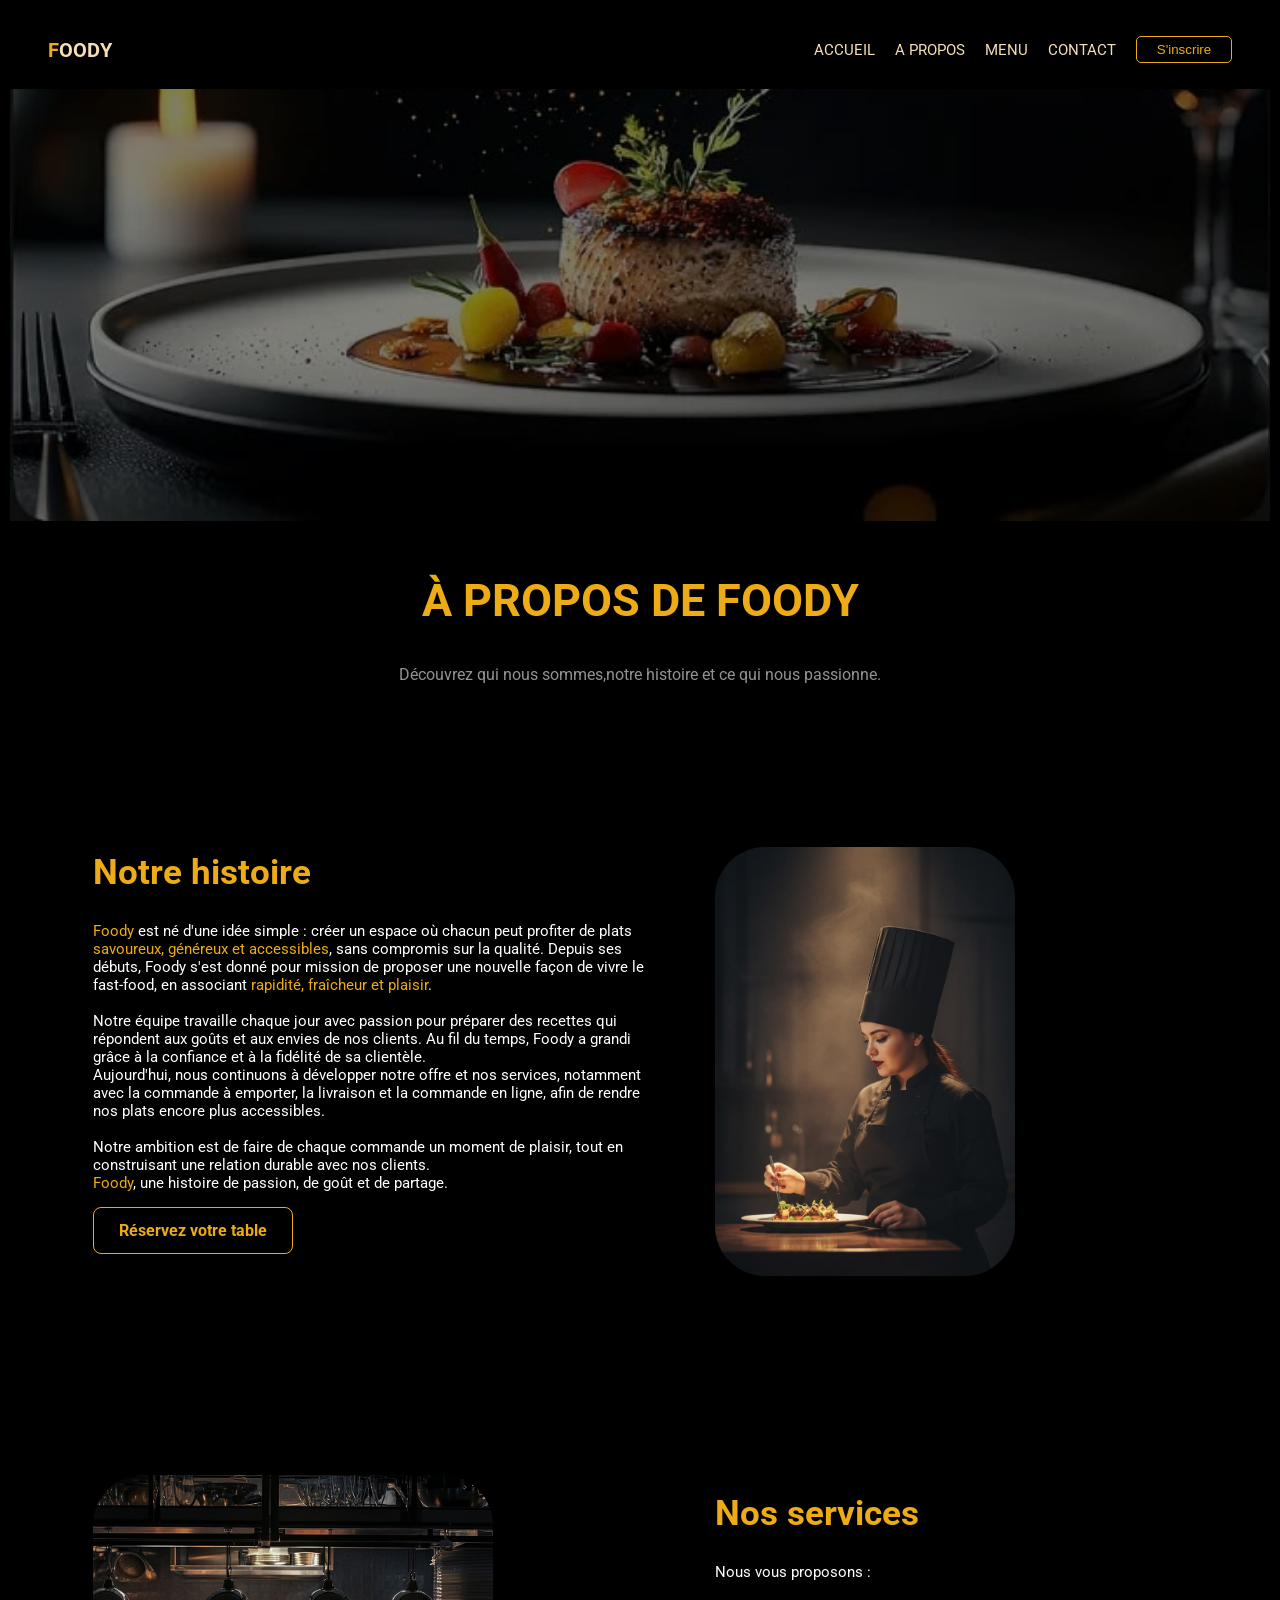
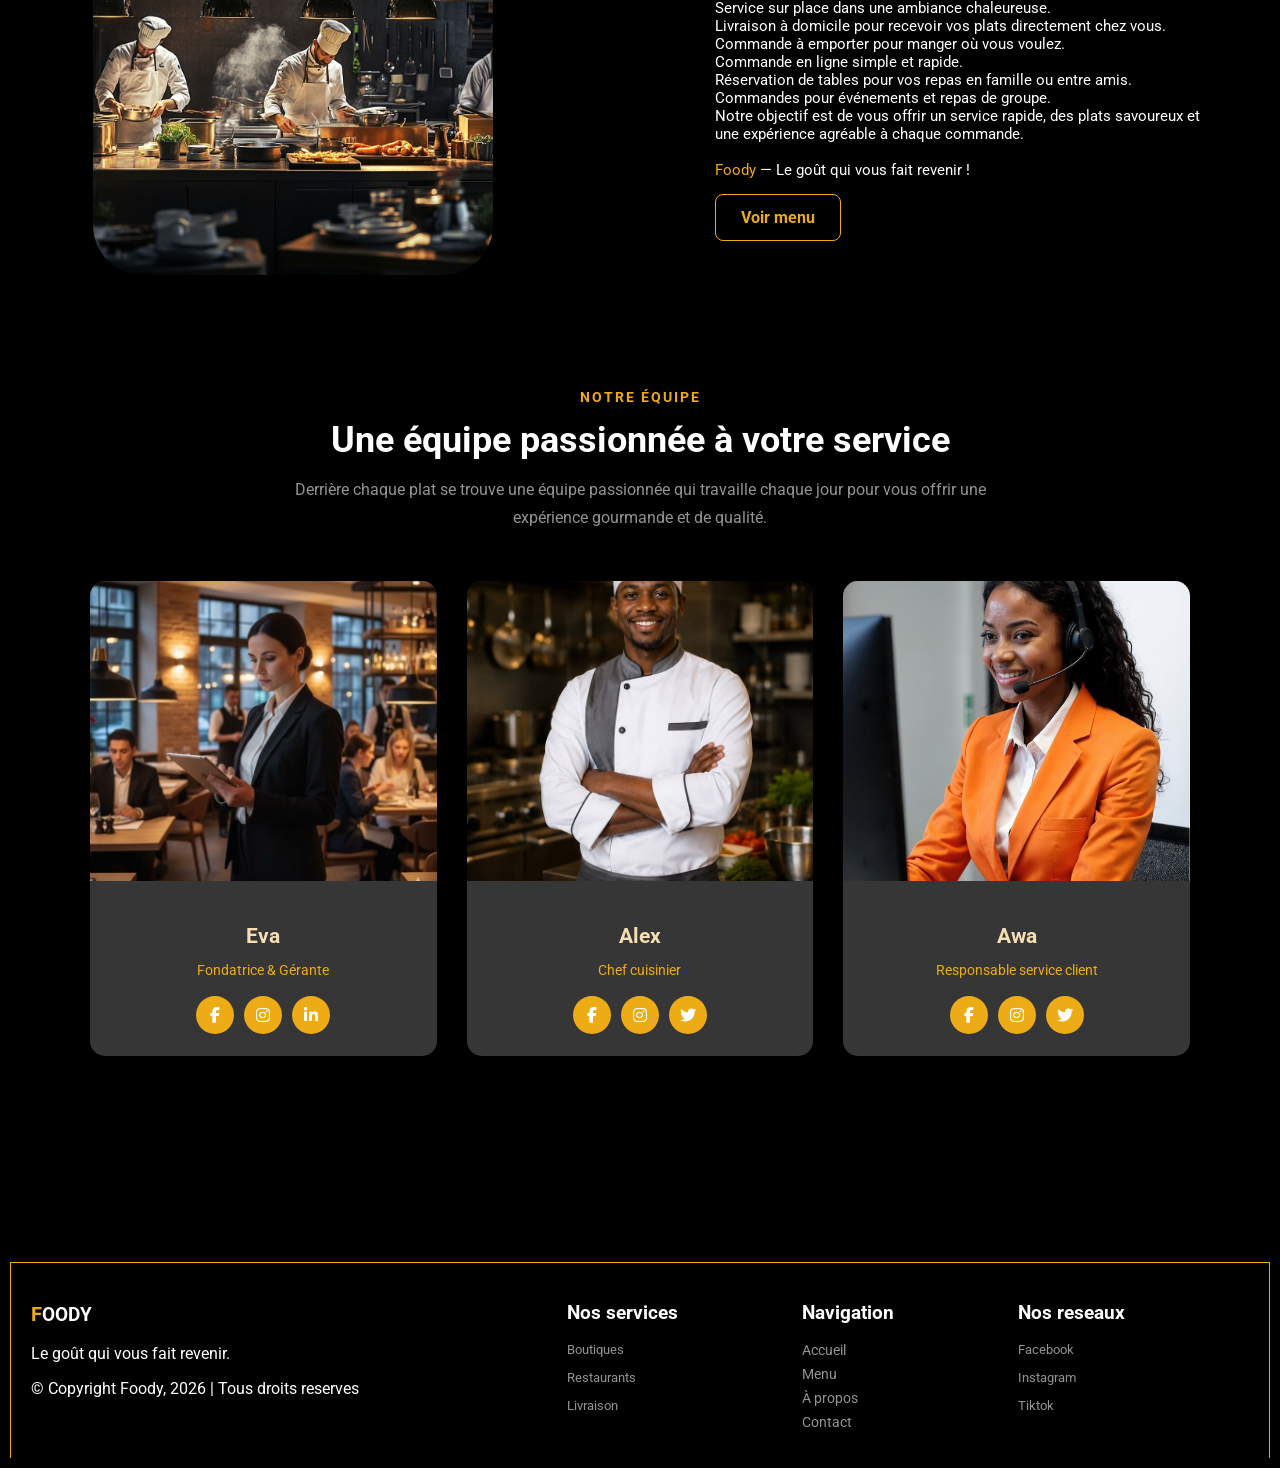
==== apropos.html @ c6776c09 "Premier commit du site Foody" ====
<!DOCTYPE html>
<html lang="en">
<head>
    <meta charset="UTF-8">
    <meta name="viewport" content="width=device-width, initial-scale=1.0">
    <title>A propos</title>
    <link rel="stylesheet" href="style.css">
    <link rel="stylesheet" href="https://cdnjs.cloudflare.com/ajax/libs/font-awesome/6.7.2/css/all.min.css">

</head>
<body>
    
    <header>
        <!-- Bouton hamburger -->
        <button class="menu-toggle" id="menu-toggle" onclick="mobile()">
            <i class="fa-solid fa-bars"></i>
        </button>
        <nav id="nav" class="nav">
            <h1><span>F</span>OODY</h1>
            <ul>
                <a href="index.html"><li>Accueil</li></a>
                <a href="apropos.html"><li>A propos</li></a>
                <a href="menu.html"><li>Menu</li></a>
                <a href="contact.html"><li>Contact</li></a>
                <button>S'inscrire</button>
            </ul>
        </nav>
    </header>

    <section class="apropos-header"></section>

    <section id="apropos">
        <div class="titre-apropos">
            <h2>À PROPOS DE FOODY</h2>
            <p>Découvrez qui nous sommes,notre histoire et ce qui nous passionne.</p>
        </div>
        <div class="apropos">
            <div class="left">
            <h1>Notre histoire</h1>
            <p class="desc">
                <span>Foody</span> est né d'une idée simple : créer un espace où chacun peut profiter de plats <span>savoureux, généreux et accessibles</span>, sans compromis sur la qualité.
                Depuis ses débuts, Foody s'est donné pour mission de proposer une nouvelle façon de vivre le fast-food,
                en associant <span>rapidité, fraîcheur et plaisir</span>.<br><br>
                Notre équipe travaille chaque jour avec passion pour préparer des recettes qui répondent aux goûts et aux envies de nos clients.
                Au fil du temps, Foody a grandi grâce à la confiance et à la fidélité de sa clientèle.<br>
                Aujourd'hui, nous continuons à développer notre offre et nos services, notamment avec la commande à emporter, la livraison et la commande en ligne, 
                afin de rendre nos plats encore plus accessibles.<br><br>
                Notre ambition est de faire de chaque commande un moment de plaisir, tout en construisant une relation durable avec nos clients.<br>
                <span>Foody</span>, une histoire de passion, de goût et de partage.
            </p>
            <a href="">Réservez votre table</a>
            </div>
            <div class="right">
                <img src="images/chef.jpg" alt="Chef" width="300px">
            </div>
        </div>
    </section>

    <section id="apropos">
        <div class="apropos">
            <div class="left">
               <img src="images/a-propos.jpg" alt="services" width="400px">
            </div>
            <div class="right">
                <h1>Nos services</h1>
                <p class="desc">
                Nous vous proposons :<br><br>
                    Service sur place dans une ambiance chaleureuse.<br>
                    Livraison à domicile pour recevoir vos plats directement chez vous.<br>
                    Commande à emporter pour manger où vous voulez.<br>
                    Commande en ligne simple et rapide.<br>
                    Réservation de tables pour vos repas en famille ou entre amis.<br>
                    Commandes pour événements et repas de groupe.<br>
                Notre objectif est de vous offrir un service rapide, 
                des plats savoureux et une expérience agréable à chaque commande.<br><br>
                <span>Foody</span> — Le goût qui vous fait revenir !  
                </p>
                <a href="menu.html">Voir menu</a>
            </div>
       </div>
    </section>

    <section class="team">
        <div class="team-header">
            <p>NOTRE ÉQUIPE</p>
            <h2>Une équipe passionnée à votre service</h2>
            <span>
                Derrière chaque plat se trouve une équipe
                passionnée qui travaille chaque jour pour vous offrir
                une expérience gourmande et de qualité.
            </span>
        </div>

        <div class="team-container">
            <div class="team-card">
                <div class="team-image">
                    <img src="images/fondatrice.jpg" alt="Responsable Foody">
                </div>
                <div class="team-content">
                    <h3>Eva</h3>
                    <p>Fondatrice & Gérante</p>
                    <div class="team-socials">
                        <a href="#">
                            <i class="fa-brands fa-facebook-f"></i>
                        </a>
                        <a href="#">
                            <i class="fa-brands fa-instagram"></i>
                        </a>
                        <a href="#">
                            <i class="fa-brands fa-linkedin-in"></i>
                        </a>
                    </div>
                </div>
            </div>

            <div class="team-card">
                <div class="team-image">
                    <img src="images/chef cuisinier.jpg" alt="Chef Foody">
                </div>
                <div class="team-content">
                    <h3>Alex</h3>
                    <p>Chef cuisinier</p>
                    <div class="team-socials">
                        <a href="#">
                            <i class="fa-brands fa-facebook-f"></i>
                        </a>
                        <a href="#">
                            <i class="fa-brands fa-instagram"></i>
                        </a>
                        <a href="#">
                            <i class="fa-brands fa-twitter"></i>
                        </a>
                    </div>
                </div>
            </div>

            <div class="team-card">
                <div class="team-image">
                    <img src="images/responsable.jpg" alt="Responsable service Foody">
                </div>
                <div class="team-content">
                    <h3>Awa</h3>
                    <p>Responsable service client</p>
                    <div class="team-socials">
                        <a href="#">
                            <i class="fa-brands fa-facebook-f"></i>
                        </a>
                        <a href="#">
                            <i class="fa-brands fa-instagram"></i>
                        </a>
                        <a href="#">
                            <i class="fa-brands fa-twitter"></i>
                        </a>
                    </div>
                </div>
            </div>
        </div>
    </section>

    <footer>
        <div class="colums_iomportant">
            <h3><span>F</span>OODY</h3>
            <p>Le goût qui vous fait revenir.</p>
            <p>&copy; Copyright Foody, 2026 | Tous droits reserves</p>
        </div>
        <div class="colums">
            <h3>Nos services</h3>
            <p>Boutiques</p>
            <p>Restaurants</p>
            <p>Livraison</p>
        </div>
        <div class="colums">
            <h3>Navigation</h3>
            <a href="index.html">Accueil</a>
            <a href="menu.html">Menu</a>
            <a href="apropos.html">À propos</a>
            <a href="contact.html">Contact</a>
        </div>
        <div class="colums">
            <h3>Nos reseaux</h3>
            <p>Facebook</p>
            <p>Instagram</p>
            <p>Tiktok</p>
        </div>
    </footer>
    <script>
        function mobile(){
            var x = document.getElementById('nav');
            if(x.className === 'nav'){
                x.className += ' responsive';
            }else{
                x.className = 'nav';
            }
        }
    </script>
</body>
</html>
---- style.css ----
@import url('https://fonts.googleapis.com/css2?family=Roboto:ital,wght@0,100..900;1,100..900&display=swap');

:root{
    --beige:#edac15;
    --white:#ffffff;
    --grey:#949391;
}

body{
     font-family: "Roboto", sans-serif;
     margin: 0;
     padding: 10px;
     color: wheat;
     background-color:black;
}
span{
    color: #edac15;
}
/*----------navbar------------*/
.menu-toggle {
    display: none;
}
nav{
    display: flex;
    padding: 10px 3%;
    justify-content: space-between;
    align-items: center;
    position: sticky;
    top: 0;
    z-index: 1;
    overscroll-behavior: contain;
}
nav h1{
    font-size: 20px;
}
nav h1 span{
    color:var(--beige);
}
nav ul{
   display: flex;
   align-items: center;
   list-style-type: none;
}
nav ul a{
    text-decoration: none;
    color: inherit;
}
nav ul li{
    margin-right: 20px;
    text-transform: uppercase;
    cursor: pointer;
    font-size: 15px;
}
nav ul li:hover{
    color:var(--beige);
}
nav ul button{
    padding: 5px 20px;
    color: var(--beige);
    background-color: inherit;
    border: 1px solid var(--beige);
    border-radius: 5px;
    cursor: pointer;
    transition: all 0.5s;
}
nav ul button:hover{
    background-color: var(--beige);
    color: var(--white);
}
/*------------Acceuil----------------*/
section{
    padding: 1rem 5%;
}
.index{
    gap: 30px;
    min-height: 80vh;
    align-items: center;
    background-image:url(images/background.jpg);
    background-position: center;
    background-repeat: no-repeat;
    background-size: cover;
}
.index .info{
    text-align: center;
    font-size: 18px;
    color: var(--white);
}
.index .info h2{
    font-size: 45px;
    font-weight: bold;
    color: var(--beige);
    letter-spacing: 10px;
}
.index .info h3{
    font-size: 35px;
    color: var(--white);
}
.index .info a {
    display: inline-block;
    text-decoration: none;
    padding: 13px 25px;
    background:none;
    color:var(--beige);
    border-radius: 8px;
    font-weight: bold;
    cursor: pointer;
    font-size: 25px;
    z-index: 0;
    position: relative;
    overflow: hidden;
    transition: 0.3s;
    border: 1px solid var(--beige);
}
.index .info a:before{
    content:'';
    position: absolute;
    top: 0; right: 0;
    width: 0%; 
    height: 100%;
    background-color: var(--beige);
    transition: .3s linear;
    z-index: -1;
}
.index .info a:hover::before{
    width: 100%;
    left: 0;
}
.index .info a:hover{
    transform: translateY(-3px);
    color: var(--white);
    background-color: var(--beige);
}
.temoignages{
    padding: 80px 6%;
}
.temoignages h2{
    text-align: center;
    font-size: 45px;
    color: var(--beige);
}
.temoignages p{
    text-align: center;
    color: var(--white);
}
.temoignages .contenu{
    max-width: 1100px;
    margin: auto;
    display: grid;
    grid-template-columns: repeat(3, 1fr);
    gap: 25px;
}
.temoignages .contenu .avis{
    background-color: #ffffff36;
    padding: 30px;
    border-radius: 15px;
    box-shadow: 0 5px 20px rgba(0, 0, 0, 0.08);
    text-align: center;
}
.temoignages .contenu .avis p{
    color:var(--white);
    line-height: 1.7;
    font-style: italic;
}
.temoignages .contenu .avis h3{
    margin-top: 20px;
    font-size: 16px;
    color: var(--beige);
}
.temoignages .contenu .avis .icons{
    color:var(--beige);
    font-size: 22px;
    margin-bottom: 15px;
}
.temoignages .contenu p{
    color: var(--white);
}
/*-----------------apropos------------------*/
.a-propos h2{
    color: var(--beige);
    font-size: 45px;
    text-align: center;
}
#apropos .titre-apropos h2{
    text-align: center;
    font-size: 45px;
    color: var(--beige);
}
#apropos .titre-apropos p{
    text-align: center;
    color: var(--grey);
}
.apropos-header{
    height: 400px;
    background-image: url(images/app.jpg);
    background-repeat: no-repeat;
    background-position: bottom;
    background-size: cover;
    filter: brightness(50%);
}
.apropos{
    display: grid;
    margin-top:10%;
    margin-left: 20px;
    grid-template-columns: repeat(2, 1fr);
    grid-template-rows: 1fr;
    grid-column-gap: 10px;
    grid-row-gap: 0px;
    align-items: center;
    justify-content: center;
}
.apropos .left{
    grid-area: 1 / 1 / 2 / 2; ;
}
.apropos h1{
    color: var(--beige);
    font-size: 35px;
}
.apropos .desc{
    color: var(--white);
    font-size: 15px;
}
.apropos .right{
    margin-left: 60px;
    grid-area: 1 / 2 / 2 / 3; 
}
.apropos .right img ,
.apropos .left img{
    border-radius: 50px;
    margin-top: 50px;
}
.apropos .right a ,
.apropos .left a {
    display: inline-block;
    text-decoration: none;
    padding: 13px 25px;
    background-color:none;
    color:var(--beige);
    border-radius: 8px;
    font-weight: bold;
    transition: 0.3s;
    border: 1px solid var(--beige);
}
.apropos .right a:hover ,
.apropos .left a:hover {
    transform: translateY(-3px);
    color: var(--white);
    background-color: var(--beige);
}
/*-------team----------*/
.team {
    padding: 80px 6%;
}
.team-header {
    text-align: center;
    max-width: 700px;
    margin: 0 auto 50px;
}
.team-header p {
    color:var(--beige);
    font-size: 14px;
    font-weight: bold;
    letter-spacing: 2px;
}
.team-header h2 {
    font-size: 36px;
    margin: 10px 0 15px;
    color:var(--white);
}
.team-header span {
    color:var(--grey);
    line-height: 1.7;
}
.team-container {
    max-width: 1100px;
    margin: auto;
    display: grid;
    grid-template-columns: repeat(3, 1fr);
    gap: 30px;
}
.team-card {
    background-color: #ffffff36;
    border-radius: 15px;
    overflow: hidden;
    box-shadow: 0 5px 20px rgba(0, 0, 0, 0.08);
    transition: 0.3s;
}
.team-card:hover {
    transform: translateY(-8px);
    box-shadow: 0 10px 30px rgba(0, 0, 0, 0.15);
}
.team-image {
    width: 100%;
    height: 300px;
    overflow: hidden;
}
.team-image img {
    width: 100%;
    height: 100%;
    object-fit: cover;
    display: block;
    transition: 0.4s;
}
.team-card:hover .team-image img {
    transform: scale(1.05);
}
.team-content {
    padding: 22px;
    text-align: center;
}
.team-content h3 {
    font-size: 21px;
    margin-bottom: 6px;
}
.team-content p {
    color:var(--beige);
    font-size: 14px;
    margin-bottom: 18px;
}
.team-socials {
    display: flex;
    justify-content: center;
    gap: 10px;
}
.team-socials a {
    width: 38px;
    height: 38px;
    display: flex;
    align-items: center;
    justify-content: center;
    border-radius: 50%;
    background-color:var(--beige);
    color:var(--white);
    transition: 0.3s;
    text-decoration: none;
}
.team-socials a:hover {
    background-color:var(--white);
    color:var(--beige);
    transform: translateY(-3px);
}
/*----------newletter----------*/
.abonnement{
   margin-top: 50px;
   margin-bottom: 30px;
   background:linear-gradient(to right, #f12711, #f5af19);
   padding: 40px;
   border-radius: 20px;     
   display: flex;
   flex-direction: column;
   align-items: center;
}
.abonnement h1{
    color: var(--white);
    font-size: 30px;
    font-weight: 300;
    text-align: center;
}
.abonnement form{
    display: flex;
    width: 50%;
}
.abonnement form input{
    width: 100%;
    padding: 10px 20px;
    border: none;
    border-top-left-radius: 5px;
    border-bottom-left-radius: 5px;
    outline: none;
}
.abonnement form button{
    color: var(--white);
    border: none;
    background-color: black;
    border-top-right-radius: 5px;
    border-bottom-right-radius: 5px;
    cursor: pointer;
}
/*menu sur l'accueil*/
.menu{ 
    display:flex;
    flex-direction: column;
    justify-content: center;
    align-items: center;
    border-radius: 10px;
}
.menu h2{
    margin: 0;
    font-size: 45px;
    text-align: center;
    color: var(--beige);
}
.menu p{
    color: var(--white);
}
.menu .cards{
    display: flex;
    flex-wrap: wrap;
    margin-top: 20px;
}
.menu .cards .card{
    margin-right: 65px;
    display: flex;
    flex-direction: column;
    align-items: center;
}
.menu .cards .card h3{
    margin: 5px;
    font-size: 18px;
    color: var(--white);
}
.menu .cards .card .icons {
    color:yellow;
    font-size: 10px;
}
.menu .cards .card img{
    width: 200px;
    height: 200px;
    border-radius: 30px;
}
.menu a{
    width: 90%;
    margin-top: 20px;
    padding: 13px;
    text-align: center;
    display: inline-block;
    text-decoration: none;
    padding: 13px 25px;
    background-color:none;
    color:var(--beige);
    border-radius: 8px;
    font-weight: bold;
    transition: 0.3s;
    cursor: pointer;
    border: 1px solid var(--beige);
}
.menu a:hover {
    transform: translateY(-3px);
    color: var(--white);
    background-color: var(--beige);
}

/*-----------------page menu------------------*/
.menu-header{
    height: 400px;
    background-image: url(images/app.jpg);
    background-repeat: no-repeat;
    background-position: bottom;
    background-size: cover;
    filter: brightness(50%); 
}
.titre{
    padding: 0 10px 30px 10px;
    display: grid;
    grid-template-columns: repeat(auto-fit, minmax(350px, 1fr));
    grid-gap: 20px 10px;
}
.titre .info {
    text-align: center;
    color: var(--white);
    background-color: var(--beige);
    margin-bottom: 30px;
    padding: 30px 0;
    grid-column: 1 / -1;
}
.titre .info h1{
    font-weight: 300;
    font-size: 30px;
    letter-spacing: 10px;
    margin-bottom: 10px;
    text-transform: uppercase;
}
.menu-title{
    text-align: center;
    margin-bottom: 40px;
}
.menu-title p{
    font-size: 16px;
    color: var(--white);
}
.menu-title h2{
    font-size: 40px;
    margin: 10px 0;
    color: var(--beige);
}
.menu-title{
    display: block;
    max-width: 600px;
    margin: auto;
    color:var(--grey);
    line-height: 1.6;
}
.categories {
    display: flex;
    justify-content: center;
    flex-wrap: wrap;
    gap: 12px;
    margin-bottom: 50px;
}
.categories button {
    border: none;
    background-color:var(--white);
    padding: 12px 22px;
    border-radius: 30px;
    cursor: pointer;
    font-size: 15px;
    box-shadow: 0 3px 10px rgba(0, 0, 0, 0.08);
    transition: 0.3s;
}
.categories button:hover,
.categories button.active {
    background-color:var(--beige);
    color:var(--white);
}
.menu-container {
    max-width: 1200px;
    margin: auto;
    display: grid;
    grid-template-columns: repeat(3, 1fr);
    gap: 30px;
}
.menu-card{
    background-color: #ffffff36;
    border-radius: 18px;
    overflow: hidden;
    box-shadow: 0 5px 20px rgba(0, 0, 0, 0.08);
    transition: 0.3s;
}
.menu-card:hover {
    transform: translateY(-5px);
    box-shadow: 0 10px 30px rgba(0, 0, 0, 0.15);
}
.menu-card img {
    width: 100%;
    height: 290px;
    object-fit: cover;
    display: block;
}
.card-content {
    padding: 20px;
}
.card-title {
    gap: 15px;
    display: flex;
    align-items: center;
    justify-content: space-between;
}
.card-title h3 {
    color: var(--beige);
    font-size: 20px;
}
.card-title strong {
    color: var(--grey);
    white-space: nowrap;
}
.card-content p {
    color:var(--white);
    font-size: 14px;
    line-height: 1.6;
    margin-top: 10px;
}
.card-content .btn {
    width: 100%;
    margin-top: 20px;
    padding: 13px;
    border: none;
    border-radius: 10px;
    color:var(--beige);
    font-size: 15px;
    font-weight: bold;
    cursor: pointer;
    transition: 0.3s;
}
.card-content .btn:hover {
    color: var(--white);
    background-color:var(--beige);
}
.aide {
    padding: 50px 7%;
}
.aide-content {
    max-width: 1100px;
    margin: auto;
    padding: 35px 45px;
    display: flex;
    align-items: center;
    justify-content: space-between;
    gap: 30px;
    border: 1px solid var(--beige);
    border-radius: 15px;
    background-color: #ffffff0a;
}
.aide-icon {
    width: 60px;
    height: 60px;
    display: flex;
    align-items: center;
    justify-content: center;
    border-radius: 50%;
    background-color: var(--beige);
    color: var(--white);
    font-size: 25px;
}
.aide-text h2 {
    color: var(--white);
    font-size: 25px;
    margin-bottom: 8px;
}
.aide-text p {
    color: var(--grey);
    margin-bottom: 15px;
}
.aide-contact {
    display: flex;
    gap: 25px;
}
.aide-contact span {
    color: var(--white);
    font-size: 14px;
}
.aide-contact i {
    color: var(--beige);
    margin-right: 7px;
}
.aide-btn {
    display: inline-block;
    padding: 12px 22px;
    text-decoration: none;
    color: var(--white);
    background-color: var(--beige);
    border-radius: 8px;
    font-weight: bold;
    transition: 0.3s;
}
.aide-btn:hover {
    background-color: var(--white);
    color: var(--beige);
    transform: translateY(-3px);
}

/*-----------------page contact------------------*/
.contact-header{
    height: 400px;
    background-image: url(images/app.jpg);
    background-repeat: no-repeat;
    background-position: bottom;
    background-size: cover;
    filter: brightness(50%);
}
.contactheader{
    text-align: center;
    padding: 20px 60px;
}
.contactheader p {
    color:var(--beige);
    font-size: 14px;
    font-weight: bold;
    letter-spacing: 2px;
}
.contactheader h2{
    max-width: 750px;
    margin: 12px auto;
    font-size: 42px;
    color: var(--white);
}
.contactheader span {
    display: block;
    max-width: 650px;
    margin: auto;
    color: #777;
    line-height: 1.7;
}
.contact-container{
   max-width: 1150px;
   margin: 80px auto;
   padding: 0 25px;
   display: grid;
   grid-template-columns: 1fr 1fr;
   gap: 70px;
}
.contact-info h2,
.contact-form h3 {
    font-size: 28px;
    color: var(--beige);
    margin-bottom: 15px;
}
.info-description {
    color: #777;
    line-height: 1.7;
    margin-bottom: 30px;
}
.info-card {
    display: flex;
    align-items: center;
    gap: 18px;
    margin-bottom: 25px;
}
.info-icon {
    width: 50px;
    height: 50px;
    display: flex;
    align-items: center;
    justify-content: center;
    background-color: #fff7ed;
    border-radius: 50%;
    font-size: 21px;
    color:var(--beige);
}
.info-card h3 {
    font-size: 16px;
    color:var(--white);
    margin-bottom: 5px;
}
.info-card p {
    color: #777;
    font-size: 14px;
}
.whatsapp-button {
    display: inline-block;
    text-decoration: none;
    margin-top: 10px;
    padding: 13px 20px;
    border-radius: 8px;
    background-color: #25d366;
    color: white;
    font-weight: bold;
    transition: 0.3s;
}
.whatsapp-button:hover {
    transform: translateY(-2px);
}
.contact-form {
    padding: 15px;
    color:var(--grey);
    border-radius: 15px;
    background-color:rgba(241, 245, 192, 0.1);
    box-shadow: 0 5px 25px rgba(0, 0, 0, 0.08);
}
.input-group {
    display: flex;
    flex-direction: column;
    margin-bottom: 18px;
}
.input-group label {
    margin-bottom: 7px;
    font-size: 14px;
    font-weight: bold;
}
.input-group input,
.input-group textarea {
    width: 90%;
    padding: 13px 15px;
    border: 1px solid #ddd;
    border-radius: 8px;
    font-family: inherit;
    font-size: 14px;
    outline: none;
    transition: 0.3s;
}
.input-group input:focus,
.input-group textarea:focus {
    border-color: #f97316;
    box-shadow: 0 0 0 3px rgba(249, 115, 22, 0.1);
}
.input-group textarea {
    resize: vertical;
}
.submit-button {
    width: 100%;
    padding: 14px;
    border: none;
    border-radius: 8px;
    background-color:var(--beige);
    color: white;
    font-size: 15px;
    font-weight: bold;
    cursor: pointer;
    transition: 0.3s;
}
.submit-button:hover {
    color:var(--beige);
    background-color: var(--white);
}

/*------ LOCALISATION ------*/
.localisation {
    padding: 50px 6%;
}
.location-header {
    text-align: center;
    margin-bottom: 35px;
}
.localisation p {
    color:var(--beige);
    font-size: 14px;
    font-weight: bold;
    letter-spacing: 2px;
}
.localisation h2 {
    color: var(--white);
    font-size: 34px;
    margin: 10px 0;
}
.map {
    max-width: 1100px;
    height: 400px;
    margin: auto;
    overflow: hidden;
    border-radius: 10px;
    box-shadow: 0 5px 20px rgba(0, 0, 0, 0.1);
}
.map iframe {
    width: 100%;
    height: 100%;
    border: 0;
}

/*------CTA-------*/
.invitation {
    color: white;
    border-radius: 20px;
    text-align: center;
    padding: 80px 20px;
    background:linear-gradient(to right, #f12711, #f5af19);
}
.invitation h2 {
    font-size: 34px;
    margin-bottom: 10px;
}
.invitation p {
    margin-bottom: 25px;
}
.invitation a {
    display: inline-block;
    text-decoration: none;
    padding: 13px 25px;
    background-color:var(--white);
    color:var(--beige);
    border-radius: 8px;
    font-weight: bold;
    transition: 0.3s;
}
.invitation a:hover {
    transform: translateY(-3px);
}

/*----------footer---------*/
footer{
    margin-top: 10%;
    display: flex;
    padding: 20px;
    color: var(--white);
    border: 1px solid var(--beige);
    border-bottom: none;
    overscroll-behavior: contain;
}
footer span{
    color: var(--beige);
    font-size: 20px;
}
footer .colums{
    margin-right: 20px;
    flex-grow:1;
}
footer .colums p{
    color: var(--grey);
    font-size: 13px;
    cursor: pointer;
}
footer .colums p:hover{
    color: var(--beige);
}
footer .colums_iomportant{
    flex-grow:2;
}
footer .colums a {
    display: block;
    color:var(--grey);
    margin-bottom: 8px;
    font-size: 14px;
    transition: 0.3s;
    text-decoration: none;
}
footer .colums a:hover {
    color:var(--beige);
}

/*----------------------responsivite--------------------------*/
@media (max-width:768px) {
    .index{
        flex-wrap: wrap;
    }
}
@media(max-width: 991px) {
   html{
       font-size: 14px;
   }
   header{
       padding: 2rem;
   }
   section{
       padding: 2rem ;
   }
}
/* ==============================PAGE ACCUEIL================================= */
.menu-toggle {
    display: none;
}
@media screen and (max-width: 900px) {
    .menu-toggle {
        display: block;
        position: absolute;
        right: 25px;
        top: 20px;
        background: none;
        border: none;
        font-size: 25px;
        color:var(--beige);
        cursor: pointer;
        z-index: 1001;
    }
    .nav {
        position: relative;
        width: 100%;
    }
    .nav ul {
        display: none;
    }
    .nav.responsive ul {
        display: flex;
        flex-direction: row; 
        justify-content: center;
        align-items: center;
        gap: 15px;
        position: absolute;
        top: 70px;
        left: 0;
        width: 100%;
        padding: 20px 10px;
        background-color:none;
        box-shadow: 0 5px 15px rgba(0, 0, 0, 0.1);
        z-index: 1000;
    }
    .nav.responsive ul li {
        list-style: none;
    }
    .nav.responsive ul a {
        white-space: nowrap;
        font-size: 14px;
    }
    .apropos {
        flex-direction: column;
        align-items: center;
        gap: 40px;
    }
    .left,
    .right {
        width: 100%;
        text-align: center;
    }
    .left img {
        width: 80%;
    }
    .cards {
        grid-template-columns: repeat(2, 1fr);
    }
    .contenu {
        grid-template-columns: repeat(2, 1fr);
    }
    footer {
        grid-template-columns: repeat(2, 1fr);
    }
}
@media (max-width: 800px) {
    .temoignages .contenu {
        grid-template-columns: 1fr;
    }
}
@media screen and (max-width: 600px) {
    header {
        min-height: 70px;
    }
    .nav h1 {
        font-size: 25px;
    }
    .menu-toggle {
        right: 20px;
        top: 18px;
    }
    .nav.responsive ul {
        top: 60px;
        gap: 4px;
        padding: 15px 5px;
    }
    .nav.responsive ul a {
        width: 100%;
        text-align: center;
        padding: 10px;
        font-size: 3px;
    }
    .nav.responsive ul button {
        font-size: 10px;
        padding: 7px 10px;
    }
    .index {
        min-height: 80vh;
        padding: 80px 20px;
        display: flex;
        align-items: center;
        justify-content: center;
        text-align: center;
    }
    .info {
        width: 100%;
    }
    .info h2 {
        font-size: 40px;
    }
    .info h3 {
        font-size: 22px;
    }
    .info p {
        font-size: 15px;
        line-height: 1.7;
    }
    .info p br {
        display: none;
    }
    .a-propos {
        padding: 60px 20px;
    }
    .a-propos h2 {
        font-size: 30px;
    }
    .apropos {
        flex-direction: column;
    }
    .left,
    .right {
        width: 100%;
    }
    .left img {
        width: 100%;
    }
    .desc {
        font-size: 15px;
        line-height: 1.7;
        text-align: justify;
    }
    .menu {
        padding: 60px 20px;
    }
    .menu h2 {
        font-size: 30px;
    }
    .cards {
        grid-template-columns: 1fr;
        gap: 25px;
    }
    .card img {
        width: 100%;
        height: 220px;
        object-fit: cover;
    }
    .temoignages {
        padding: 60px 20px;
    }
    .temoignages h2 {
        font-size: 30px;
    }
    .contenu {
        grid-template-columns: 1fr;
        gap: 20px;
    }
    .avis {
        padding: 25px 20px;
    }
    .abonnement {
        padding: 60px 20px;
    }
    .abonnement h1 {
        font-size: 28px;
        text-align: center;
    }
    .abonnement form {
        flex-direction: column;
        width: 100%;
    }
    .abonnement input {
        width: 100%;
    }
    .abonnement button {
        width: 100%;
    }
}
/* ==============================PAGE À PROPOS================================= */
@media screen and (max-width: 850px) {
    #apropos .titre-apropos h2 {
        font-size: 38px;
    }
    .apropos {
        grid-template-columns: 1fr;
        gap: 30px;
        margin: 80px 30px 0;
    }
    .apropos .left,
    .apropos .right {
        grid-area: auto;
        width: 100%;
        margin-left: 0;
    }
    .apropos .right {
        text-align: center;
    }
    .apropos .left img,
    .apropos .right img {
        width: 100%;
        max-width: 450px;
        height: auto;
    }
    .apropos h1 {
        font-size: 30px;
    }
    .apropos .desc {
        font-size: 15px;
        line-height: 1.7;
    }
    .team-container {
        grid-template-columns: repeat(2, 1fr);
    }
}
@media screen and (max-width: 600px) {
    .apropos-header {
        height: 250px;
        background-position: center;
    }
    #apropos .titre-apropos {
        padding: 0 20px;
    }
    #apropos .titre-apropos h2 {
        font-size: 30px;
    }
    #apropos .titre-apropos p {
        font-size: 14px;
        line-height: 1.6;
    }
    .apropos {
        display: flex;
        flex-direction: column;
        margin: 60px 20px 0;
        gap: 30px;
    }
    .apropos .left,
    .apropos .right {
        width: 100%;
        margin-left: 0;
    }
    .apropos h1 {
        font-size: 28px;
    }
    .apropos .desc {
        font-size: 14px;
        line-height: 1.8;
        text-align: justify;
    }
    .apropos .left img,
    .apropos .right img {
        width: 100%;
        max-width: 100%;
        height: auto;
        margin-top: 20px;
        border-radius: 25px;
    }
    .apropos .left a,
    .apropos .right a {
        margin-top: 10px;
        padding: 11px 20px;
    }
    .team {
        padding: 60px 20px;
    }
    .team-header h2 {
        font-size: 28px;
    }
    .team-container {
        grid-template-columns: 1fr;
    }
    .team-image {
        height: 280px;
    }
}
/* ==============================PAGE MENU================================= */
@media (max-width: 900px) {
    .menu-container {
        grid-template-columns: repeat(2, 1fr);
    }
    .menu-header h2 {
        font-size: 32px;
    }
}
@media (max-width: 600px) {
    .menu-section {
        padding: 50px 20px;
    }
    .menu-container {
        grid-template-columns: 1fr;
    }
    .menu-header h2 {
        font-size: 28px;
    }
    .menu-card img {
        height: 220px;
    }
}
@media screen and (max-width: 850px) {
    .aide-content {
        padding: 30px;
    }

}
@media screen and (max-width: 600px) {
    .aide {
        padding: 40px 20px;
    }
    .aide-content {
        flex-direction: column;
        text-align: center;
        padding: 30px 20px;
    }
    .aide-text h2 {
        font-size: 23px;
    }
    .aide-contact {
        flex-direction: column;
        gap: 10px;
    }
    .aide-btn {
        width: 100%;
        text-align: center;
    }
}
/* ==============================PAGE CONTACT================================= */
@media (max-width: 850px) {
    .contact-container {
        grid-template-columns: 1fr;
        gap: 50px;
    }
}
@media (max-width: 600px) {
    .contact-container{
        margin: 50px auto;
    }
    .contact-form {
        padding: 25px 20px;
    }
    .localisation h2 {
        font-size: 28px;
    }
    .map {
        height: 300px;
    }
}

/* ============================== FOOTER ================================= */
@media screen and (max-width: 850px) {
    footer {
        grid-template-columns: 1fr 1fr;
        gap: 40px;
        padding: 50px 6% 30px;
    }
}
@media screen and (max-width: 600px) {
    footer {
        grid-template-columns: 1fr;
        text-align: center;
        gap: 30px;
        padding: 50px 25px 25px;
        margin-top: 60px;
    }
    .colums_iomportant h3 {
        font-size: 25px;
    }
    .colums h3 {
        margin-bottom: 12px;
    }
    .colums a:hover {
        transform: none;
    }
}
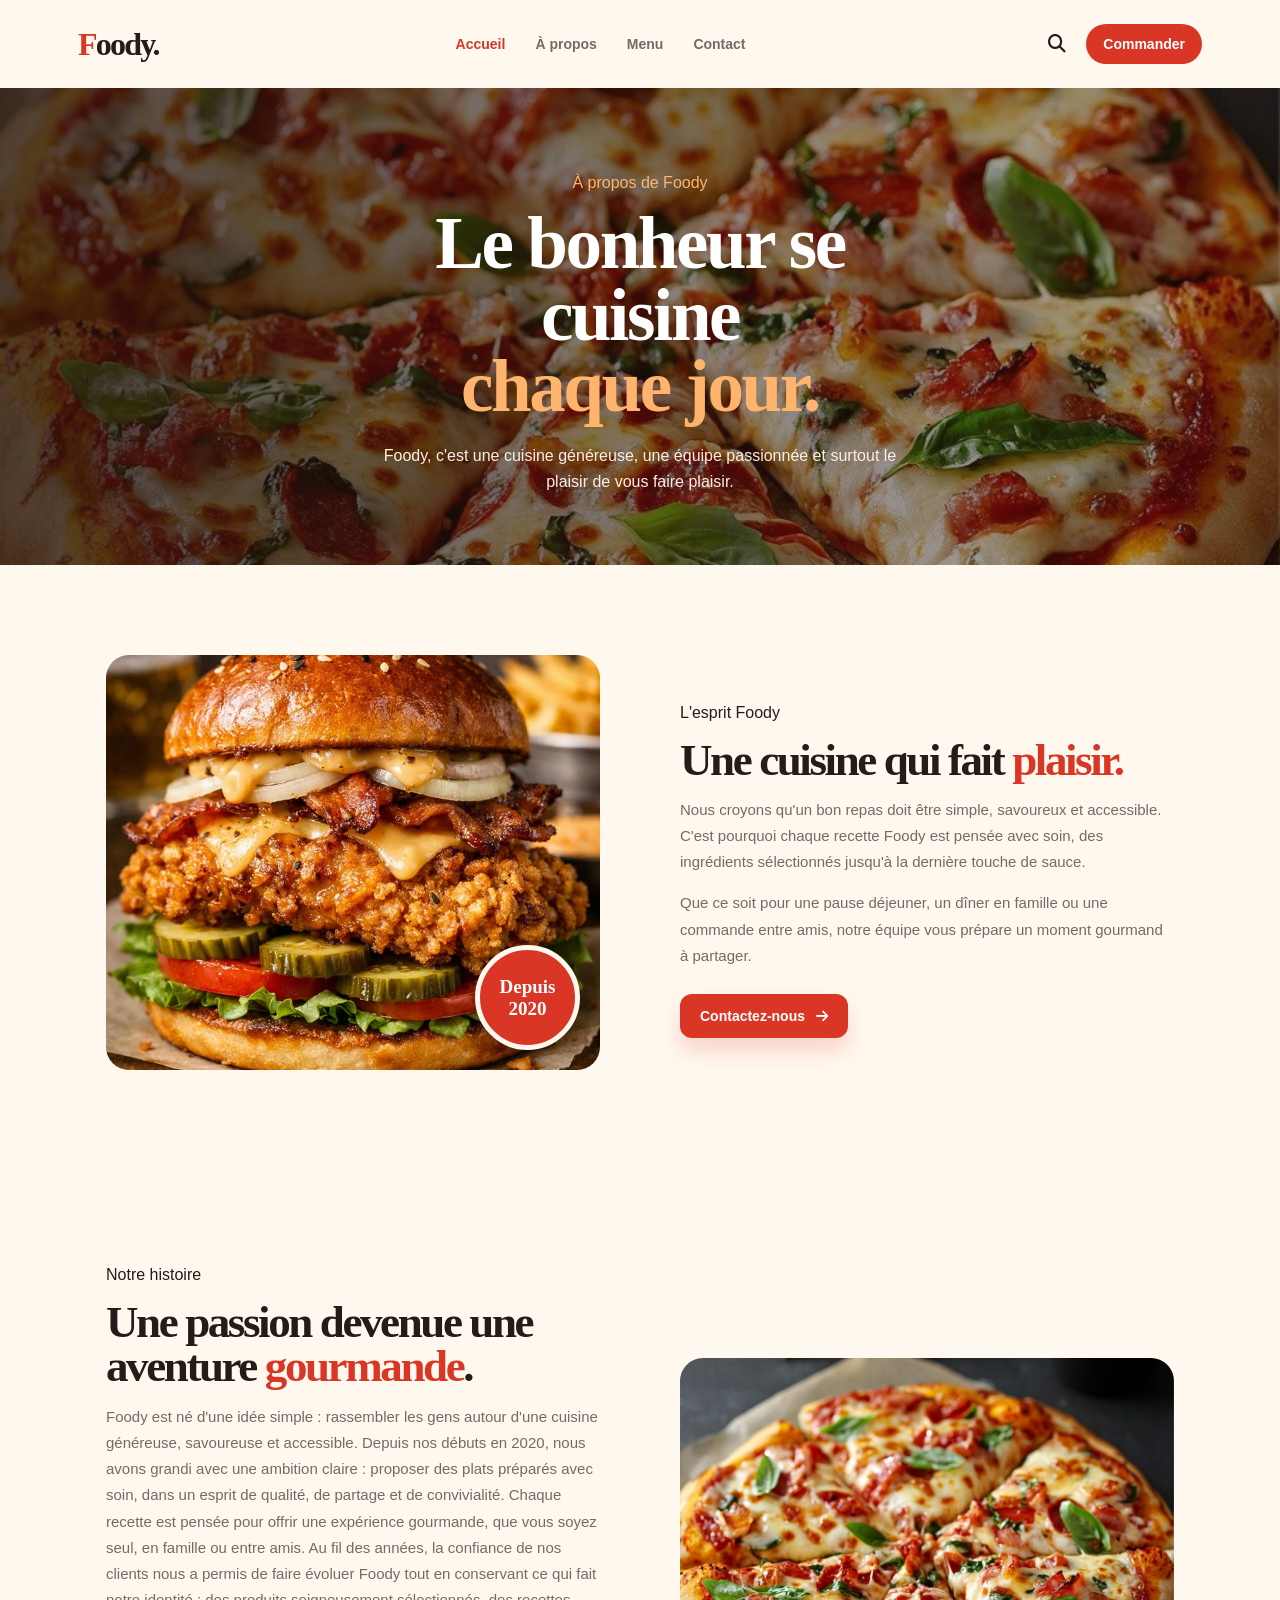
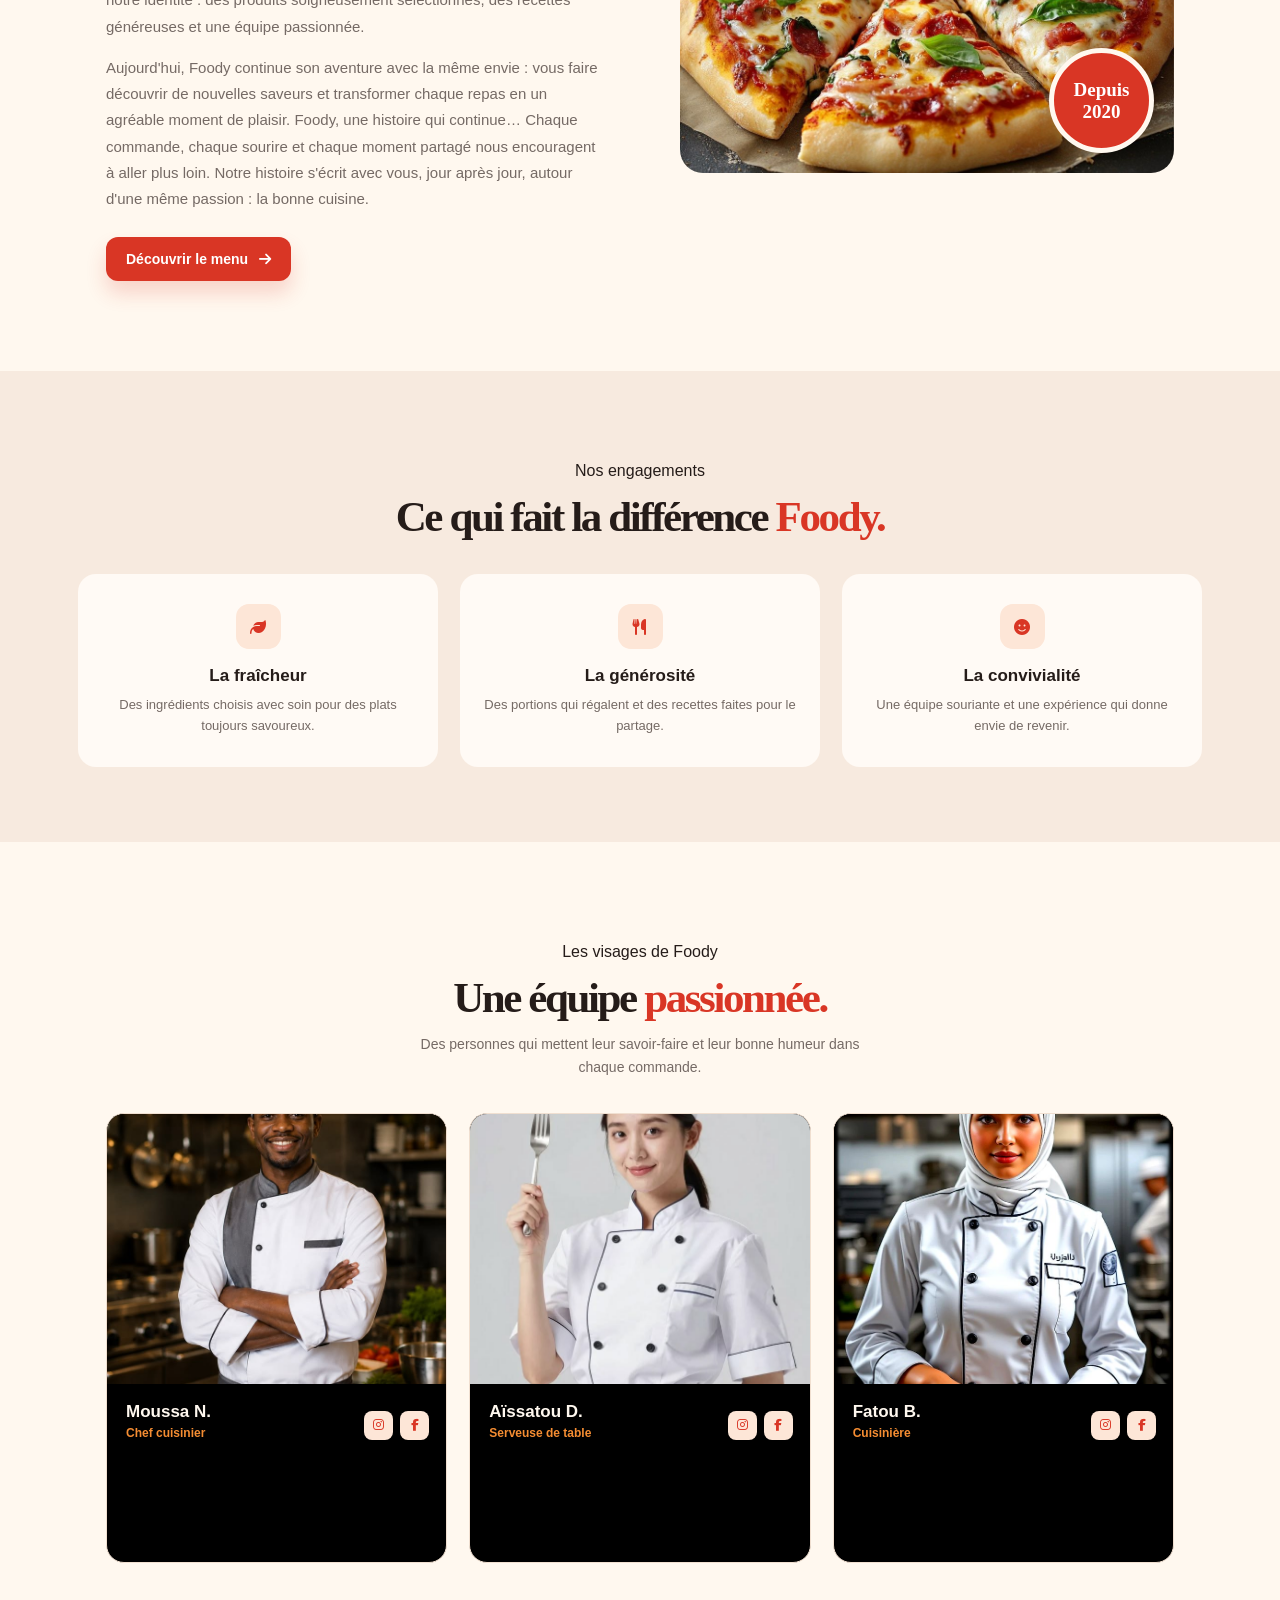
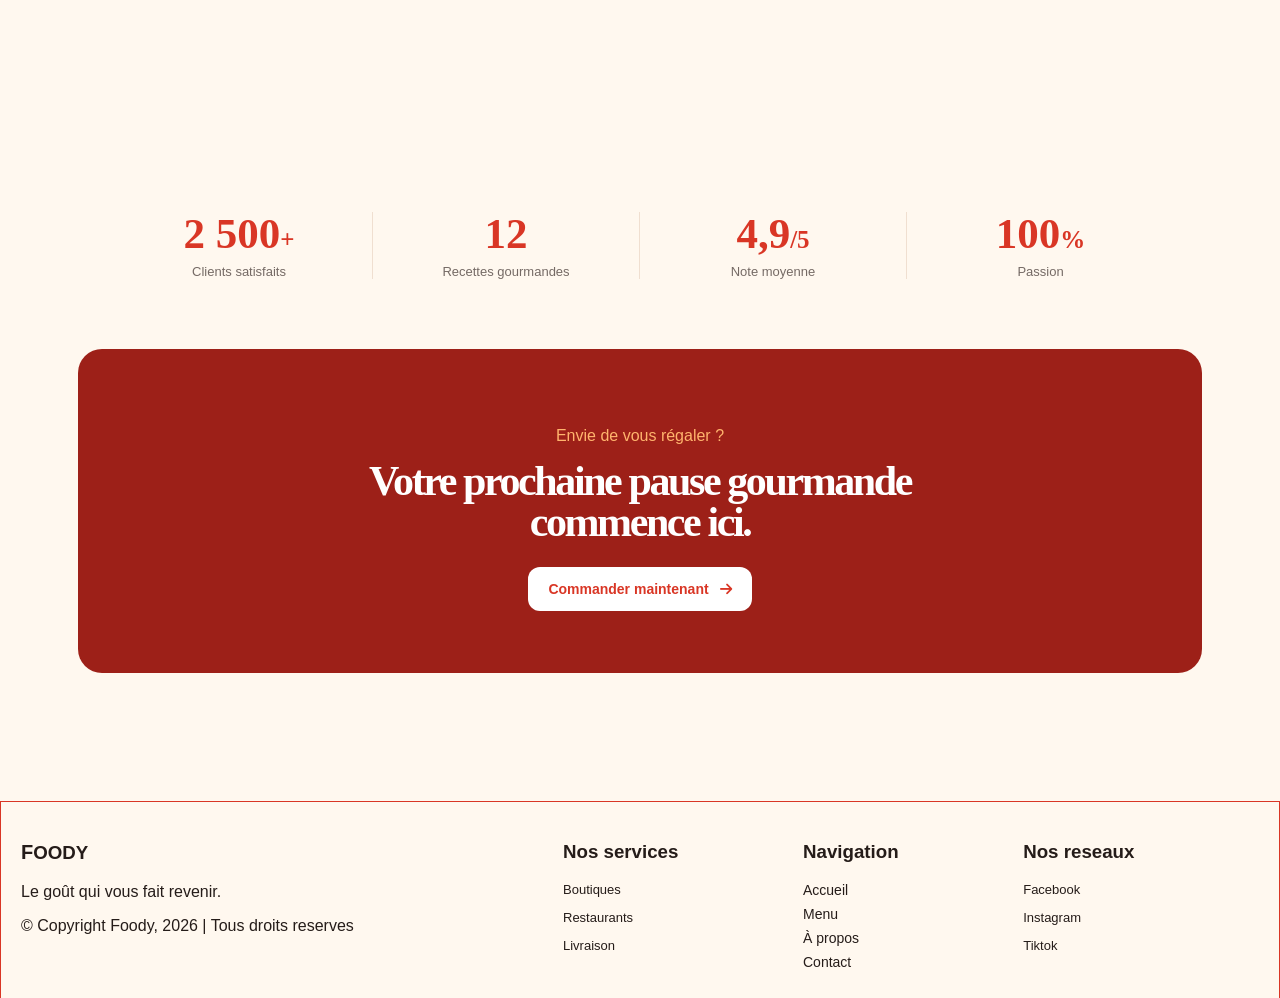
==== commit f83ea34b: "Amélioration du design et du responsive" ====
--- a/apropos.html
+++ b/apropos.html
@@ -3,172 +3,326 @@
 <head>
     <meta charset="UTF-8">
     <meta name="viewport" content="width=device-width, initial-scale=1.0">
-    <title>A propos</title>
+    <title>Foody — À propos</title>
     <link rel="stylesheet" href="style.css">
     <link rel="stylesheet" href="https://cdnjs.cloudflare.com/ajax/libs/font-awesome/6.7.2/css/all.min.css">
-
 </head>
 <body>
-    
-    <header>
-        <!-- Bouton hamburger -->
-        <button class="menu-toggle" id="menu-toggle" onclick="mobile()">
+
+    <header class="topbar">
+        <a href="#accueil" class="logo"><span>F</span>oody.</a>
+        <button class="menu-button" aria-label="Ouvrir le menu" aria-expanded="false">
             <i class="fa-solid fa-bars"></i>
         </button>
-        <nav id="nav" class="nav">
-            <h1><span>F</span>OODY</h1>
-            <ul>
-                <a href="index.html"><li>Accueil</li></a>
-                <a href="apropos.html"><li>A propos</li></a>
-                <a href="menu.html"><li>Menu</li></a>
-                <a href="contact.html"><li>Contact</li></a>
-                <button>S'inscrire</button>
-            </ul>
+        <nav class="navigation" aria-label="Navigation principale">
+            <a class="active" href="index.html">Accueil</a>
+            <a href="apropos.html">À propos</a>
+            <a href="menu.html">Menu</a>
+            <a href="contact.html">Contact</a>
         </nav>
+        <div class="actions">
+            <button class="icon-button" aria-label="Rechercher">
+                <i class="fa-solid fa-magnifying-glass"></i>
+            </button>
+            <a class="order-link" href="commande.html">
+                Commander 
+            </a>
+       </div>
     </header>
 
-    <section class="apropos-header"></section>
-
-    <section id="apropos">
-        <div class="titre-apropos">
-            <h2>À PROPOS DE FOODY</h2>
-            <p>Découvrez qui nous sommes,notre histoire et ce qui nous passionne.</p>
-        </div>
-        <div class="apropos">
-            <div class="left">
-            <h1>Notre histoire</h1>
-            <p class="desc">
-                <span>Foody</span> est né d'une idée simple : créer un espace où chacun peut profiter de plats <span>savoureux, généreux et accessibles</span>, sans compromis sur la qualité.
-                Depuis ses débuts, Foody s'est donné pour mission de proposer une nouvelle façon de vivre le fast-food,
-                en associant <span>rapidité, fraîcheur et plaisir</span>.<br><br>
-                Notre équipe travaille chaque jour avec passion pour préparer des recettes qui répondent aux goûts et aux envies de nos clients.
-                Au fil du temps, Foody a grandi grâce à la confiance et à la fidélité de sa clientèle.<br>
-                Aujourd'hui, nous continuons à développer notre offre et nos services, notamment avec la commande à emporter, la livraison et la commande en ligne, 
-                afin de rendre nos plats encore plus accessibles.<br><br>
-                Notre ambition est de faire de chaque commande un moment de plaisir, tout en construisant une relation durable avec nos clients.<br>
-                <span>Foody</span>, une histoire de passion, de goût et de partage.
+    <main>
+    
+        <section class="about-hero">
+            <div>
+                <p class="eyebrow">À propos de Foody</p>
+                <h1>
+                    Le bonheur se cuisine <em>chaque jour.</em>
+                </h1>
+                <p>
+                    Foody, c'est une cuisine généreuse,
+                    une équipe passionnée et surtout le plaisir de vous faire plaisir.
+                </p>
+            </div>
+        </section>
+
+        <section class="story">
+            <div class="story-image">
+                <img
+                    src="images/chicken-burger.jpg"
+                    alt="Un burger Foody fraîchement préparée"
+                >
+                <span>
+                    <strong>
+                        Depuis<br>2020
+                    </strong>
+                </span>
+            </div>
+
+            <div class="story-copy">
+                <p class="eyebrow">L'esprit Foody</p>
+                <h2>
+                    Une cuisine qui fait <em>plaisir.</em>
+                </h2>
+                <p>
+                    Nous croyons qu'un bon repas doit être simple, savoureux
+                    et accessible. C'est pourquoi chaque recette Foody est
+                    pensée avec soin, des ingrédients sélectionnés jusqu'à
+                    la dernière touche de sauce.
+                </p>
+                <p>
+                    Que ce soit pour une pause déjeuner, un dîner en famille
+                    ou une commande entre amis, notre équipe vous prépare
+                    un moment gourmand à partager.
+                </p>
+                <a class="button button-primary" href="contact.html">
+                    Contactez-nous
+                    <i class="fa-solid fa-arrow-right"></i>
+                </a>
+            </div>
+        </section>
+
+         <section class="story">
+            <div class="story-copy">
+                <p class="eyebrow">Notre histoire</p>
+                <h2>
+                    Une passion devenue une aventure <em>gourmande</em>.
+                </h2>
+                <p>
+                    Foody est né d'une idée simple : rassembler les gens autour d'une cuisine généreuse, savoureuse et accessible.
+                    Depuis nos débuts en 2020, nous avons grandi avec une ambition claire : proposer des plats préparés avec soin, 
+                    dans un esprit de qualité, de partage et de convivialité.
+                    Chaque recette est pensée pour offrir une expérience gourmande, que vous soyez seul, 
+                    en famille ou entre amis.
+                    Au fil des années, la confiance de nos clients nous a permis de faire évoluer 
+                    Foody tout en conservant ce qui fait notre identité : des produits soigneusement sélectionnés, 
+                    des recettes généreuses et une équipe passionnée.
+                </p>
+                <p>
+                    Aujourd'hui, Foody continue son aventure avec la même envie : 
+                    vous faire découvrir de nouvelles saveurs et transformer chaque repas en un agréable moment de plaisir.
+                    Foody, une histoire qui continue…
+                    Chaque commande, chaque sourire et chaque moment partagé nous encouragent à aller plus loin. 
+                    Notre histoire s'écrit avec vous, jour après jour, autour d'une même passion : 
+                    la bonne cuisine.
+                </p>
+                <a class="button button-primary" href="menu.html">
+                    Découvrir le menu
+                    <i class="fa-solid fa-arrow-right"></i>
+                </a>
+            </div>
+
+            <div class="story-image">
+                <img
+                    src="images/pizza1.jpg"
+                    alt="Une pizza Foody fraîchement préparée"
+                >
+                <span>
+                    <strong>
+                        Depuis<br>2020
+                    </strong>
+                </span>
+            </div>
+        </section>
+
+        <section class="values">
+            <div class="values-title">
+                <p class="eyebrow">Nos engagements</p>
+                <h2>
+                    Ce qui fait la différence <em>Foody.</em>
+                </h2>
+            </div>
+
+            <div class="value-grid">
+                <article>
+                    <i class="fa-solid fa-leaf"></i>
+                    <h3>La fraîcheur</h3>
+                    <p>
+                        Des ingrédients choisis avec soin pour des plats
+                        toujours savoureux.
+                    </p>
+                </article>
+
+                <article>
+                    <i class="fa-solid fa-utensils"></i>
+                    <h3>La générosité</h3>
+                    <p>
+                        Des portions qui régalent et des recettes faites
+                        pour le partage.
+                    </p>
+                </article>
+
+                <article>
+                    <i class="fa-solid fa-face-smile"></i>
+                    <h3>La convivialité</h3>
+                    <p>
+                        Une équipe souriante et une expérience qui donne
+                        envie de revenir.
+                    </p>
+                </article>
+            </div>
+        </section>
+
+        <section class="team">
+            <div class="values-title">
+                <p class="eyebrow">
+                    Les visages de Foody
+                </p>
+                <h2>
+                    Une équipe <em>passionnée.</em>
+                </h2>
+                <p class="team-intro">
+                    Des personnes qui mettent leur savoir-faire et leur
+                    bonne humeur dans chaque commande.
+                </p>
+            </div>
+
+            <div class="team-grid">
+                <article class="team-card">
+                    <img
+                        src="images/chef cuisinier.jpg"
+                        alt="Moussa, chef cuisinier de Foody"
+                    >
+                    <div>
+                        <h3>
+                            Moussa N.
+                        </h3>
+                        <p>
+                            Chef cuisinier
+                        </p>
+
+                        <span>
+                            <a
+                                href="#"
+                                aria-label="Instagram de Moussa"
+                            >
+                                <i class="fa-brands fa-instagram"></i>
+                            </a>
+                            <a
+                                href="#"
+                                aria-label="Facebook de Moussa"
+                            >
+                                <i class="fa-brands fa-facebook-f"></i>
+                            </a>
+                        </span>
+                    </div>
+                </article>
+
+                <article class="team-card">
+                    <img
+                        src="images/team2.jpg"
+                        alt="Aïssatou, serveuse chez Foody"
+                    >
+                    <div>
+                        <h3>
+                            Aïssatou D.
+                        </h3>
+                        <p>
+                            Serveuse de table
+                        </p>
+                        <span>
+                            <a
+                                href="#"
+                                aria-label="Instagram d'Aïssatou"
+                            >
+                                <i class="fa-brands fa-instagram"></i>
+                            </a>
+                            <a
+                                href="#"
+                                aria-label="Facebook d'Aïssatou"
+                            >
+                                <i class="fa-brands fa-facebook-f"></i>
+                            </a>
+                        </span>
+                    </div>
+                </article>
+
+                <article class="team-card">
+                    <img
+                        src="images/team1.jpg"
+                        alt="Fatou, Cuisinière chez Foody"
+                    >
+                    <div>
+                        <h3>
+                            Fatou B.
+                        </h3>
+                        <p>
+                            Cuisinière
+                        </p>
+                        <span>
+                            <a
+                                href="#"
+                                aria-label="Instagram de Fatou"
+                            >
+                                <i class="fa-brands fa-instagram"></i>
+                            </a>
+                            <a
+                                href="#"
+                                aria-label="Facebook de Fatou"
+                            >
+                                <i class="fa-brands fa-facebook-f"></i>
+                            </a>
+                        </span>
+                    </div>
+                </article>
+            </div>
+        </section>
+
+        <section class="numbers">
+            <article>
+                <strong>
+                    2 500<span>+</span>
+                </strong>
+                <p>Clients satisfaits</p>
+            </article>
+
+            <article>
+                <strong>12</strong>
+                <p>Recettes gourmandes</p>
+            </article>
+
+            <article>
+                <strong>
+                    4,9<span>/5</span>
+                </strong>
+                <p>Note moyenne</p>
+            </article>
+
+            <article>
+                <strong>
+                    100<span>%</span>
+                </strong>
+                <p>Passion</p>
+            </article>
+        </section>
+        
+        <section class="about-cta">
+            <p class="eyebrow">
+                Envie de vous régaler ?
             </p>
-            <a href="">Réservez votre table</a>
-            </div>
-            <div class="right">
-                <img src="images/chef.jpg" alt="Chef" width="300px">
-            </div>
-        </div>
-    </section>
-
-    <section id="apropos">
-        <div class="apropos">
-            <div class="left">
-               <img src="images/a-propos.jpg" alt="services" width="400px">
-            </div>
-            <div class="right">
-                <h1>Nos services</h1>
-                <p class="desc">
-                Nous vous proposons :<br><br>
-                    Service sur place dans une ambiance chaleureuse.<br>
-                    Livraison à domicile pour recevoir vos plats directement chez vous.<br>
-                    Commande à emporter pour manger où vous voulez.<br>
-                    Commande en ligne simple et rapide.<br>
-                    Réservation de tables pour vos repas en famille ou entre amis.<br>
-                    Commandes pour événements et repas de groupe.<br>
-                Notre objectif est de vous offrir un service rapide, 
-                des plats savoureux et une expérience agréable à chaque commande.<br><br>
-                <span>Foody</span> — Le goût qui vous fait revenir !  
-                </p>
-                <a href="menu.html">Voir menu</a>
-            </div>
-       </div>
-    </section>
-
-    <section class="team">
-        <div class="team-header">
-            <p>NOTRE ÉQUIPE</p>
-            <h2>Une équipe passionnée à votre service</h2>
-            <span>
-                Derrière chaque plat se trouve une équipe
-                passionnée qui travaille chaque jour pour vous offrir
-                une expérience gourmande et de qualité.
-            </span>
-        </div>
-
-        <div class="team-container">
-            <div class="team-card">
-                <div class="team-image">
-                    <img src="images/fondatrice.jpg" alt="Responsable Foody">
-                </div>
-                <div class="team-content">
-                    <h3>Eva</h3>
-                    <p>Fondatrice & Gérante</p>
-                    <div class="team-socials">
-                        <a href="#">
-                            <i class="fa-brands fa-facebook-f"></i>
-                        </a>
-                        <a href="#">
-                            <i class="fa-brands fa-instagram"></i>
-                        </a>
-                        <a href="#">
-                            <i class="fa-brands fa-linkedin-in"></i>
-                        </a>
-                    </div>
-                </div>
-            </div>
-
-            <div class="team-card">
-                <div class="team-image">
-                    <img src="images/chef cuisinier.jpg" alt="Chef Foody">
-                </div>
-                <div class="team-content">
-                    <h3>Alex</h3>
-                    <p>Chef cuisinier</p>
-                    <div class="team-socials">
-                        <a href="#">
-                            <i class="fa-brands fa-facebook-f"></i>
-                        </a>
-                        <a href="#">
-                            <i class="fa-brands fa-instagram"></i>
-                        </a>
-                        <a href="#">
-                            <i class="fa-brands fa-twitter"></i>
-                        </a>
-                    </div>
-                </div>
-            </div>
-
-            <div class="team-card">
-                <div class="team-image">
-                    <img src="images/responsable.jpg" alt="Responsable service Foody">
-                </div>
-                <div class="team-content">
-                    <h3>Awa</h3>
-                    <p>Responsable service client</p>
-                    <div class="team-socials">
-                        <a href="#">
-                            <i class="fa-brands fa-facebook-f"></i>
-                        </a>
-                        <a href="#">
-                            <i class="fa-brands fa-instagram"></i>
-                        </a>
-                        <a href="#">
-                            <i class="fa-brands fa-twitter"></i>
-                        </a>
-                    </div>
-                </div>
-            </div>
-        </div>
-    </section>
-
+            <h2>
+                Votre prochaine pause gourmande commence ici.
+            </h2>
+            <a class="button button-primary" href="menu.html">
+                Commander maintenant
+                <i class="fa-solid fa-arrow-right"></i>
+            </a>
+        </section>
+    </main>
+    
     <footer>
         <div class="colums_iomportant">
             <h3><span>F</span>OODY</h3>
             <p>Le goût qui vous fait revenir.</p>
             <p>&copy; Copyright Foody, 2026 | Tous droits reserves</p>
         </div>
+
         <div class="colums">
             <h3>Nos services</h3>
             <p>Boutiques</p>
             <p>Restaurants</p>
             <p>Livraison</p>
         </div>
+
         <div class="colums">
             <h3>Navigation</h3>
             <a href="index.html">Accueil</a>
@@ -176,6 +330,7 @@
             <a href="apropos.html">À propos</a>
             <a href="contact.html">Contact</a>
         </div>
+
         <div class="colums">
             <h3>Nos reseaux</h3>
             <p>Facebook</p>
@@ -183,15 +338,8 @@
             <p>Tiktok</p>
         </div>
     </footer>
-    <script>
-        function mobile(){
-            var x = document.getElementById('nav');
-            if(x.className === 'nav'){
-                x.className += ' responsive';
-            }else{
-                x.className = 'nav';
-            }
-        }
-    </script>
+
+    <script src="script.js"></script>
+
 </body>
 </html>
--- a/style.css
+++ b/style.css
@@ -1,494 +1,829 @@
 @import url('https://fonts.googleapis.com/css2?family=Roboto:ital,wght@0,100..900;1,100..900&display=swap');
 
-:root{
-    --beige:#edac15;
-    --white:#ffffff;
-    --grey:#949391;
-}
-
-body{
-     font-family: "Roboto", sans-serif;
-     margin: 0;
-     padding: 10px;
-     color: wheat;
-     background-color:black;
-}
-span{
-    color: #edac15;
-}
-/*----------navbar------------*/
-.menu-toggle {
-    display: none;
-}
-nav{
-    display: flex;
-    padding: 10px 3%;
-    justify-content: space-between;
-    align-items: center;
-    position: sticky;
-    top: 0;
-    z-index: 1;
-    overscroll-behavior: contain;
-}
-nav h1{
-    font-size: 20px;
-}
-nav h1 span{
-    color:var(--beige);
-}
-nav ul{
-   display: flex;
-   align-items: center;
-   list-style-type: none;
-}
-nav ul a{
-    text-decoration: none;
-    color: inherit;
-}
-nav ul li{
-    margin-right: 20px;
-    text-transform: uppercase;
-    cursor: pointer;
-    font-size: 15px;
-}
-nav ul li:hover{
-    color:var(--beige);
-}
-nav ul button{
-    padding: 5px 20px;
-    color: var(--beige);
-    background-color: inherit;
-    border: 1px solid var(--beige);
-    border-radius: 5px;
-    cursor: pointer;
-    transition: all 0.5s;
-}
-nav ul button:hover{
-    background-color: var(--beige);
-    color: var(--white);
-}
-/*------------Acceuil----------------*/
-section{
-    padding: 1rem 5%;
-}
-.index{
-    gap: 30px;
-    min-height: 80vh;
-    align-items: center;
-    background-image:url(images/background.jpg);
-    background-position: center;
-    background-repeat: no-repeat;
-    background-size: cover;
-}
-.index .info{
-    text-align: center;
-    font-size: 18px;
-    color: var(--white);
-}
-.index .info h2{
-    font-size: 45px;
-    font-weight: bold;
-    color: var(--beige);
-    letter-spacing: 10px;
-}
-.index .info h3{
-    font-size: 35px;
-    color: var(--white);
-}
-.index .info a {
-    display: inline-block;
-    text-decoration: none;
-    padding: 13px 25px;
-    background:none;
-    color:var(--beige);
-    border-radius: 8px;
-    font-weight: bold;
-    cursor: pointer;
-    font-size: 25px;
-    z-index: 0;
-    position: relative;
-    overflow: hidden;
-    transition: 0.3s;
-    border: 1px solid var(--beige);
-}
-.index .info a:before{
-    content:'';
-    position: absolute;
-    top: 0; right: 0;
-    width: 0%; 
-    height: 100%;
-    background-color: var(--beige);
-    transition: .3s linear;
-    z-index: -1;
-}
-.index .info a:hover::before{
-    width: 100%;
-    left: 0;
-}
-.index .info a:hover{
-    transform: translateY(-3px);
-    color: var(--white);
-    background-color: var(--beige);
-}
+:root {
+    --cream:#fff8ef;
+    --ink:#251c19; 
+    --muted:#756a65; 
+    --red:#d93625; 
+    --deep-red:#9d2018; 
+    --orange:#f58d32; 
+    --line:#f0dfd0;
+}
+
+*{
+    box-sizing:border-box;
+}
+html{ 
+    scroll-behavior:smooth; 
+}
+body{ 
+    margin:0; 
+    background:var(--cream);
+    color:var(--ink); 
+    font-family:"DM Sans",sans-serif;
+}
+a{ 
+    color:inherit;
+    text-decoration:none; 
+}
+button{
+    font:inherit; 
+}
+
+/*----------------Header--------------*/
+
+.topbar{ 
+    max-width:1180px;
+    height:88px; 
+    margin:auto; 
+    padding:0 28px; 
+    display:flex; 
+    align-items:center; 
+    justify-content:space-between; 
+    gap:24px; 
+}
+.logo{ 
+    font:800 32px/1 "Fraunces",serif; letter-spacing:-1.8px;
+}
+.logo span, em {
+   color:var(--red); 
+   font-style:normal; 
+} 
+.navigation { 
+    display:flex; 
+    gap:30px; 
+    font-size:14px; 
+    font-weight:600; 
+} 
+.navigation a { 
+    color:var(--muted); 
+} 
+.navigation .active,
+.navigation a:hover { 
+    color:var(--red); 
+}
+.actions {
+    display:flex; 
+    align-items:center; 
+    gap:14px; 
+} 
+.icon-button,
+.menu-button { 
+    border:0; 
+    background:transparent; 
+    color:var(--ink);
+    cursor:pointer; 
+    font-size:18px; 
+} 
+.order-link { 
+    color:#fff; 
+    background:var(--red); 
+    border-radius:999px; 
+    padding:12px 17px; 
+    font-size:14px; 
+    font-weight:700; 
+} 
+.order-link i { 
+    margin-left:7px; 
+} 
+.menu-button { 
+    display:none; 
+}
+/*--------------------Accueil----------------*/
+.hero{ 
+    max-width:1180px;
+    min-height:540px; 
+    margin:auto; 
+    padding:50px 28px 70px; 
+    display:grid; 
+    grid-template-columns:1.02fr .98fr; 
+    align-items:center; 
+    gap:35px; 
+} 
+.intro{ 
+    margin:0 0 14px; 
+    color:var(--red); 
+    font-size:12px; 
+    font-weight:700; 
+    letter-spacing:.06em; 
+    text-transform:uppercase; 
+} 
+h1,h2{
+    margin:0; 
+    font-family:"Fraunces",serif; letter-spacing:-2.4px; 
+    line-height:.98; 
+} 
+h1{ 
+    max-width:600px; 
+    font-size:clamp(50px,6vw,78px); 
+} 
+h1 em{ 
+    display:block; 
+} 
+.desc{ 
+    max-width:490px; 
+    margin:23px 0 27px; 
+    color:var(--muted); 
+    font-size:16px; 
+    line-height:1.7; 
+} 
+.hero-buttons { 
+    display:flex; 
+    flex-wrap:wrap; 
+    gap:13px; 
+} 
+.button { 
+    display:inline-flex; 
+    align-items:center; 
+    gap:11px; 
+    padding:14px 20px; 
+    border-radius:12px; 
+    font-size:14px; 
+    font-weight:700; 
+} 
+.button-primary { 
+    background:var(--red); 
+    color:white; 
+    box-shadow:0 12px 20px #d9362530; 
+} 
+.button-second { 
+    border:1px solid var(--line); 
+} 
+.social-avis{ 
+    display:flex; 
+    align-items:center; 
+    gap:12px; 
+    margin-top:35px; 
+} 
+.social-avis .avatars { 
+    display:flex; 
+} 
+.social-avis .avatars span { 
+    display:grid; 
+    place-items:center; 
+    width:31px; 
+    height:31px; 
+    margin-left:-7px; 
+    border:2px solid var(--cream); 
+    border-radius:50%; 
+    background:#f0b088; 
+    color:#683629; 
+    font-size:8px; 
+    font-weight:800; 
+} 
+.social-avis .avatars span:nth-child(2){
+    background:#d77355
+}
+.social-avis .avatars span:nth-child(3){
+    background:#f4cf8f
+} 
+.social-avis strong,
+.social-avis small { 
+    display:block; 
+    font-size:11px; 
+} 
+.social-avis small { 
+    margin-top:3px; 
+    color:var(--muted); 
+} 
+.social-avis small i { 
+    color:var(--orange); 
+}
+.hero-visual {
+     position:relative; 
+     min-height:425px; 
+} 
+.hero-image { 
+    position:absolute; 
+    inset:10px 10px 0 35px; 
+    overflow:hidden; 
+    border-radius:46% 46% 26% 26%; 
+    background:#e9b28d; 
+    box-shadow:0 22px 35px #9a5a3330;
+} 
+.hero-image::after { 
+    content:""; 
+    position:absolute; 
+    inset:0; 
+    background:linear-gradient(145deg,#1e0f0705,#7f210d37); 
+} 
+.hero-image img { 
+    width:100%; 
+    height:100%; 
+    object-fit:cover; 
+    transform:scale(1.08); 
+} 
+/*----------categorie----------*/
+.categories { 
+    max-width:1124px; 
+    margin:0 auto; 
+    padding:25px 28px 65px; 
+    display:grid; 
+    grid-template-columns:repeat(6,1fr); 
+    gap:16px; 
+} 
+.category { 
+    text-align:center; 
+    color:var(--muted); 
+    font-size:13px; 
+} 
+.category-img { 
+    display:grid; 
+    place-items:center; 
+    width:86px; 
+    height:86px; 
+    margin:0 auto 9px; 
+    overflow:hidden; 
+    border:2px solid transparent; 
+    border-radius:50%; 
+    background:#fff; 
+    transition:.2s; 
+} 
+.category-img img { 
+    width:100%; 
+    height:100%; 
+    object-fit:cover; 
+} 
+.category.selected { 
+    color:var(--red); 
+} 
+.category.selected .category-img,
+.category:hover .category-img {
+     border-color:var(--red); 
+     box-shadow:0 0 0 4px #fbded5; 
+}
+
+/*----------apropos----------*/
+.about { max-width:1124px; margin:0 auto; padding:15px 28px 85px; display:grid; grid-template-columns:.92fr 1.08fr; align-items:center; gap:80px; } .about-image { position:relative; height:360px; overflow:hidden; border-radius:22px; } .about-image>img { width:100%; height:100%; object-fit:cover; } .about-sticker { position:absolute; right:18px; bottom:18px; display:flex; align-items:center; gap:8px; padding:12px 15px; border-radius:13px; background:#fff; box-shadow:0 10px 25px #552a1524; color:var(--ink); font-size:12px; font-weight:700; } .about-sticker i { color:var(--orange); font-size:20px; } .about-copy h2 { max-width:470px; font-size:43px; } .about-copy>p:not(.eyebrow) { max-width:490px; margin:18px 0; color:var(--muted); font-size:15px; line-height:1.7; } .about-points { display:grid; grid-template-columns:1fr 1fr; gap:11px; margin:21px 0 25px; color:var(--ink); font-size:13px; font-weight:600; } .about-points i { margin-right:5px; color:var(--red); }
+
+/*----------plats populaires----------*/
+.popular {
+    max-width:1180px; 
+    margin:auto; 
+    padding:10px 28px 82px; 
+} 
+.popular-section { 
+    display:flex; 
+    align-items:end; 
+    justify-content:space-between; 
+    margin-bottom:29px; 
+} 
+h2 { 
+   font-size:44px; 
+} 
+.text-link { 
+    color:var(--red); 
+    font-size:14px; 
+    font-weight:700; 
+} 
+.text-link i { 
+    margin-left:8px; 
+} 
+.products { 
+    display:grid; 
+    grid-template-columns:repeat(3,1fr); 
+    gap:22px; 
+} 
+.product-card { 
+    position:relative; 
+    overflow:hidden; 
+    border:1px solid var(--line); 
+    border-radius:18px; 
+    background:#fffdf9; 
+    transition:transform .2s,box-shadow .2s; 
+} 
+.product-card:hover { 
+    transform:translateY(-5px); 
+    box-shadow:0 16px 28px #81472518; 
+} 
+.product-card .heart:hover{
+    color: var(--cream);
+    transform:translateY(-5px);
+    background-color: var(--red);
+}
+.product-image { 
+    position:relative; 
+    height:205px; 
+    overflow:hidden; 
+    background:#f7e5d4; 
+} 
+.product-image img { 
+    width:100%; 
+    height:100%; 
+    object-fit:cover; 
+    transition:transform .3s; 
+} 
+.product-card:hover img { 
+    transform:scale(1.06); 
+} 
+.heart { 
+    position:absolute; 
+    z-index:1; 
+    top:13px; 
+    right:13px; 
+    width:32px; 
+    height:32px; 
+    border:0; 
+    border-radius:50%; 
+    background:#fff; 
+    color:var(--red); 
+    cursor:pointer; 
+} 
+.heart.liked i { 
+    font-weight:900; 
+}
+.heart.liked i:hover { 
+    background-color: var(--red); 
+}
+.product-body { 
+    padding:17px 18px 18px; 
+} 
+.rating { 
+    color:var(--orange); 
+    font-size:11px; 
+    font-weight:700; 
+} 
+.rating span { 
+    color:var(--muted); 
+    font-weight:400; 
+} 
+.product-body h3 { 
+    margin:8px 0 5px; 
+    font-size:17px; 
+} 
+.product-body p { 
+    min-height:33px; 
+    margin:0; 
+    color:var(--muted); 
+    font-size:12px; 
+    line-height:1.4; 
+} 
+.product-bottom { 
+    display:flex; 
+    align-items:center; 
+    justify-content:space-between; 
+    margin-top:14px; 
+} 
+.product-bottom strong { 
+    font-size:17px; 
+} 
+.product-bottom small { 
+    font-size:10px; 
+} 
+/*----------promotion----------*/
+.promotion { 
+    max-width:1124px; 
+    min-height:270px; 
+    margin:0 auto 70px; 
+    padding:42px 59px; 
+    display:flex; 
+    align-items:center; 
+    justify-content:space-between; 
+    overflow:hidden; 
+    border-radius:24px; 
+    background:#f6d9c4; 
+} 
+.promotion-header { 
+    max-width:540px; 
+} 
+.promotion h2 { 
+    font-size:38px; 
+} 
+.promotion-header>p:not(.intro) { 
+    max-width:350px; 
+    margin:12px 0 21px; 
+    color:var(--muted); 
+    font-size:14px; 
+} 
+.reduction{ 
+    position:relative; 
+    width:300px; 
+    height:180px; 
+} 
+.reduction img { 
+    position:absolute; 
+    width:205px; 
+    height:205px; 
+    right:0; 
+    bottom:-35px; 
+    border-radius:50%; 
+    object-fit:cover; 
+    transform:rotate(-10deg); 
+} 
+.reduction .offre { 
+    position:absolute; 
+    z-index:1; 
+    top:5px; 
+    left:19px; 
+    display:flex; 
+    flex-direction:column; 
+    justify-content:center; 
+    width:82px; 
+    height:82px; 
+    border-radius:50%; 
+    background:var(--red); 
+    color:#fff; 
+    text-align:center; 
+    font:700 26px/1 "Fraunces",serif; 
+    transform:rotate(-9deg); 
+} 
+.reduction .offre small { 
+    margin-top:4px; 
+    font:700 9px "DM Sans",sans-serif; 
+}
+/*----------service----------*/
+.services { 
+    max-width:1124px; 
+    margin:auto; 
+    padding:0 28px 76px; 
+    display:grid; 
+    grid-template-columns:repeat(3,1fr); 
+    gap:30px; 
+} 
+.services article { 
+    display:flex; 
+    align-items:center; 
+    gap:15px; 
+} 
+.services>article>i { 
+    display:grid; 
+    flex:none; 
+    place-items:center; 
+    width:45px; 
+    height:45px; 
+    border-radius:13px; 
+    background:#fde6d7; 
+    color:var(--red); 
+} 
+.services h3 { 
+    margin:0 0 4px; 
+    font-size:14px; 
+} 
+.services p { 
+    margin:0; 
+    color:var(--muted); 
+    font-size:12px; 
+    line-height:1.4; 
+} 
+
+/*----------avis clients----------*/
 .temoignages{
     padding: 80px 6%;
 }
 .temoignages h2{
-    text-align: center;
     font-size: 45px;
-    color: var(--beige);
+    color: var(--red);
 }
 .temoignages p{
-    text-align: center;
-    color: var(--white);
+    color: var(--muted);
 }
 .temoignages .contenu{
     max-width: 1100px;
-    margin: auto;
+    padding-top: 3%;
     display: grid;
+    gap: 25px;
     grid-template-columns: repeat(3, 1fr);
-    gap: 25px;
 }
 .temoignages .contenu .avis{
-    background-color: #ffffff36;
+    text-align: center;
     padding: 30px;
     border-radius: 15px;
     box-shadow: 0 5px 20px rgba(0, 0, 0, 0.08);
-    text-align: center;
+    background:#f6d9c4;
 }
 .temoignages .contenu .avis p{
-    color:var(--white);
+    color:var(--muted);
     line-height: 1.7;
     font-style: italic;
 }
 .temoignages .contenu .avis h3{
     margin-top: 20px;
     font-size: 16px;
-    color: var(--beige);
+    color: var(--red);
 }
 .temoignages .contenu .avis .icons{
-    color:var(--beige);
-    font-size: 22px;
+    color:var(--orange);
+    font-size: 15px;
     margin-bottom: 15px;
 }
 .temoignages .contenu p{
     color: var(--white);
 }
-/*-----------------apropos------------------*/
-.a-propos h2{
-    color: var(--beige);
-    font-size: 45px;
+/*----------newletter----------*/
+.abonnement {
+    width: 100%;
+    padding: 50px 7%;
+}
+.abonnement .contenu{
+    align-items: center;
+    max-width: 100%;
+    margin: 0 auto;
+    padding: 50px 40px;
     text-align: center;
-}
-#apropos .titre-apropos h2{
+    border-radius: 20px;
+    box-shadow: 0 5px 20px rgba(0, 0, 0, 0.08);
+    background:linear-gradient(to right, #e31e08, #c88d0c);
+}
+.abonnement h2{
+    color: var(--cream);
+    font-size: 30px;
+    font-weight: 300;
     text-align: center;
-    font-size: 45px;
-    color: var(--beige);
-}
-#apropos .titre-apropos p{
+    margin-bottom: 30px;
+}
+.abonnement form{
+    display: flex;
+    align-items: center;
+    max-width: 650px;
+    margin: 0 auto;
+}
+.abonnement form input{
+    flex: 1;
+    height: 50px;
+    padding: 0 20px;
+    border: 1px solid #ddd;
+    border-radius: 30px 0 0 30px;
+    outline: none;
+    font-size: 1rem;
+    transition: 0.3s;
+}
+.abonnement button {
+    height: 50px;
+    padding: 0 30px;
+    border: none;
+    border-radius: 0 30px 30px 0;
+    background: var(--orange);
+    color: var(--cream);
+    font-size: 1rem;
+    font-weight: 600;
+    cursor: pointer;
+    transition: 0.3s;
+}
+.abonnement button:hover {
+    background:var(--red);
+}
+
+/*----------------- Page apropos------------------*/
+.about-hero {
+    min-height: 370px;
+    display: grid;
+    place-items: center;
+    padding: 70px 28px;
+    background:
+        linear-gradient(90deg, #21100ac9, #21100a52),
+        url("images/pizza1.jpg") center / cover;
+    color: #fff;
     text-align: center;
-    color: var(--grey);
-}
-.apropos-header{
-    height: 400px;
-    background-image: url(images/app.jpg);
-    background-repeat: no-repeat;
-    background-position: bottom;
-    background-size: cover;
-    filter: brightness(50%);
-}
-.apropos{
+}
+.about-hero > div {
+    max-width: 700px;
+}
+.about-hero h1 {
+    font-size: clamp(48px, 6vw, 73px);
+}
+.about-hero h1 em {
+    color: #ffb46d;
+}
+.about-hero > div > p:not(.eyebrow) {
+    max-width: 540px;
+    margin: 20px auto 0;
+    color: #ffede3;
+    line-height: 1.65;
+}
+.about-hero .eyebrow {
+    color: #ffb46d;
+}
+.story {
+    max-width: 1124px;
+    margin: auto;
+    padding: 90px 28px;
     display: grid;
-    margin-top:10%;
-    margin-left: 20px;
-    grid-template-columns: repeat(2, 1fr);
-    grid-template-rows: 1fr;
-    grid-column-gap: 10px;
-    grid-row-gap: 0px;
+    grid-template-columns: 1fr 1fr;
     align-items: center;
-    justify-content: center;
-}
-.apropos .left{
-    grid-area: 1 / 1 / 2 / 2; ;
-}
-.apropos h1{
-    color: var(--beige);
-    font-size: 35px;
-}
-.apropos .desc{
-    color: var(--white);
-    font-size: 15px;
-}
-.apropos .right{
-    margin-left: 60px;
-    grid-area: 1 / 2 / 2 / 3; 
-}
-.apropos .right img ,
-.apropos .left img{
-    border-radius: 50px;
-    margin-top: 50px;
-}
-.apropos .right a ,
-.apropos .left a {
-    display: inline-block;
-    text-decoration: none;
-    padding: 13px 25px;
-    background-color:none;
-    color:var(--beige);
-    border-radius: 8px;
-    font-weight: bold;
-    transition: 0.3s;
-    border: 1px solid var(--beige);
-}
-.apropos .right a:hover ,
-.apropos .left a:hover {
-    transform: translateY(-3px);
-    color: var(--white);
-    background-color: var(--beige);
-}
-/*-------team----------*/
-.team {
-    padding: 80px 6%;
-}
-.team-header {
-    text-align: center;
-    max-width: 700px;
-    margin: 0 auto 50px;
-}
-.team-header p {
-    color:var(--beige);
-    font-size: 14px;
-    font-weight: bold;
-    letter-spacing: 2px;
-}
-.team-header h2 {
-    font-size: 36px;
-    margin: 10px 0 15px;
-    color:var(--white);
-}
-.team-header span {
-    color:var(--grey);
-    line-height: 1.7;
-}
-.team-container {
-    max-width: 1100px;
-    margin: auto;
-    display: grid;
-    grid-template-columns: repeat(3, 1fr);
-    gap: 30px;
-}
-.team-card {
-    background-color: #ffffff36;
-    border-radius: 15px;
+    gap: 80px;
+}
+.story-image {
+    position: relative;
+    height: 415px;
     overflow: hidden;
-    box-shadow: 0 5px 20px rgba(0, 0, 0, 0.08);
-    transition: 0.3s;
-}
-.team-card:hover {
-    transform: translateY(-8px);
-    box-shadow: 0 10px 30px rgba(0, 0, 0, 0.15);
-}
-.team-image {
-    width: 100%;
-    height: 300px;
-    overflow: hidden;
-}
-.team-image img {
+    border-radius: 23px;
+}
+.story-image img {
     width: 100%;
     height: 100%;
     object-fit: cover;
+}
+.story-image span {
+    position: absolute;
+    right: 20px;
+    bottom: 20px;
+    display: grid;
+    place-items: center;
+    width: 105px;
+    height: 105px;
+    border: 5px solid var(--cream);
+    border-radius: 50%;
+    background: var(--red);
+    color: #fff;
+    text-align: center;
+    font: 700 19px/1.15 "Fraunces", serif;
+}
+.story-copy h2 {
+    font-size: 45px;
+}
+.story-copy > p:not(.eyebrow) {
+    color: var(--muted);
+    font-size: 15px;
+    line-height: 1.75;
+}
+.story-copy .button {
+    margin-top: 10px;
+}
+.values {
+    padding: 75px 28px;
+    background: #f7eadf;
+    text-align: center;
+}
+.values-title h2 {
+    font-size: 43px;
+}
+.value-grid {
+    max-width: 1124px;
+    margin: 36px auto 0;
+    display: grid;
+    grid-template-columns: repeat(3, 1fr);
+    gap: 22px;
+}
+.value-grid article {
+    padding: 30px 24px;
+    border-radius: 18px;
+    background: #fffaf5;
+}
+.value-grid i {
+    display: grid;
+    place-items: center;
+    width: 45px;
+    height: 45px;
+    margin: 0 auto 17px;
+    border-radius: 13px;
+    background: #fde6d7;
+    color: var(--red);
+}
+.value-grid h3 {
+    margin: 0 0 9px;
+    font-size: 17px;
+}
+.value-grid p {
+    margin: 0;
+    color: var(--muted);
+    font-size: 13px;
+    line-height: 1.6;
+}
+.numbers {
+    max-width: 1124px;
+    margin: auto;
+    padding: 70px 28px;
+    display: grid;
+    grid-template-columns: repeat(4, 1fr);
+    text-align: center;
+}
+.numbers article {
+    border-right: 1px solid var(--line);
+}
+.numbers article:last-child {
+    border: 0;
+}
+.numbers strong {
     display: block;
-    transition: 0.4s;
-}
-.team-card:hover .team-image img {
-    transform: scale(1.05);
-}
-.team-content {
-    padding: 22px;
+    color: var(--red);
+    font: 800 43px/1 "Fraunces", serif;
+}
+.numbers strong span {
+    font-size: 25px;
+}
+.numbers p {
+    margin: 9px 0 0;
+    color: var(--muted);
+    font-size: 13px;
+}
+.about-cta {
+    max-width: 1124px;
+    margin: 0 auto 75px;
+    padding: 62px 28px;
+    border-radius: 24px;
+    background: var(--deep-red);
+    color: #fff;
     text-align: center;
 }
-.team-content h3 {
-    font-size: 21px;
-    margin-bottom: 6px;
-}
-.team-content p {
-    color:var(--beige);
+.about-cta .eyebrow {
+    color: #ffb46d;
+}
+.about-cta h2 {
+    max-width: 600px;
+    margin: 0 auto 24px;
+    font-size: 42px;
+}
+.about-cta .button-primary {
+    background: #fff;
+    color: var(--red);
+    box-shadow: none;
+}
+
+/* Team */
+.team {
+    max-width: 1124px;
+    margin: auto;
+    height: 900px;
+    padding: 85px 28px 15px;
+    text-align: center;
+}
+.team-intro {
+    max-width: 470px;
+    margin: 14px auto 0;
+    color: var(--muted);
     font-size: 14px;
-    margin-bottom: 18px;
-}
-.team-socials {
+    line-height: 1.6;
+}
+.team-grid {
+    display: grid;
+    grid-template-columns: repeat(3, 1fr);
+    gap: 22px;
+    margin-top: 35px;
+}
+.team-card {
+    overflow: hidden;
+    border-radius: 18px;
+    background:black;
+    border: 1px solid var(--line);
+    text-align: left;
+    height: 130%;
+}
+.team-card > img {
+    width: 100%;
+    height: 270px;
+    display: block;
+    object-fit: cover;
+}
+.team-card > div {
+    position: relative;
+    padding: 18px 19px;
+}
+.team-card h3 {
+    margin: 0 0 4px;
+    font-size: 17px;
+    color: var(--cream);
+}
+.team-card p {
+    margin: 0;
+    color: var(--orange);
+    font-size: 12px;
+    font-weight: 600;
+}
+.team-card span {
+    position: absolute;
     display: flex;
-    justify-content: center;
-    gap: 10px;
-}
-.team-socials a {
-    width: 38px;
-    height: 38px;
-    display: flex;
-    align-items: center;
-    justify-content: center;
-    border-radius: 50%;
-    background-color:var(--beige);
-    color:var(--white);
-    transition: 0.3s;
-    text-decoration: none;
-}
-.team-socials a:hover {
-    background-color:var(--white);
-    color:var(--beige);
-    transform: translateY(-3px);
-}
-/*----------newletter----------*/
-.abonnement{
-   margin-top: 50px;
-   margin-bottom: 30px;
-   background:linear-gradient(to right, #f12711, #f5af19);
-   padding: 40px;
-   border-radius: 20px;     
-   display: flex;
-   flex-direction: column;
-   align-items: center;
-}
-.abonnement h1{
-    color: var(--white);
-    font-size: 30px;
-    font-weight: 300;
+    gap: 7px;
+    right: 17px;
+    bottom: 18px;
+}
+.team-card span a {
+    display: grid;
+    place-items: center;
+    width: 29px;
+    height: 29px;
+    border-radius: 8px;
+    background: #fde6d7;
+    color: var(--red);
+    font-size: 12px;
+}
+
+/*-----------------page menu------------------*/
+.menu-hero {
+    min-height: 300px;
+    display: grid;
+    place-items: center;
+    padding: 55px 28px;
+    background:
+        linear-gradient(90deg, #d93625df, #9d2018df),
+        url("images/tacos.jpg") center / cover;
+    color: #fff;
     text-align: center;
 }
-.abonnement form{
-    display: flex;
-    width: 50%;
-}
-.abonnement form input{
-    width: 100%;
-    padding: 10px 20px;
-    border: none;
-    border-top-left-radius: 5px;
-    border-bottom-left-radius: 5px;
-    outline: none;
-}
-.abonnement form button{
-    color: var(--white);
-    border: none;
-    background-color: black;
-    border-top-right-radius: 5px;
-    border-bottom-right-radius: 5px;
-    cursor: pointer;
-}
-/*menu sur l'accueil*/
-.menu{ 
-    display:flex;
-    flex-direction: column;
-    justify-content: center;
-    align-items: center;
-    border-radius: 10px;
-}
-.menu h2{
-    margin: 0;
-    font-size: 45px;
-    text-align: center;
-    color: var(--beige);
-}
-.menu p{
-    color: var(--white);
-}
-.menu .cards{
-    display: flex;
-    flex-wrap: wrap;
-    margin-top: 20px;
-}
-.menu .cards .card{
-    margin-right: 65px;
-    display: flex;
-    flex-direction: column;
-    align-items: center;
-}
-.menu .cards .card h3{
-    margin: 5px;
-    font-size: 18px;
-    color: var(--white);
-}
-.menu .cards .card .icons {
-    color:yellow;
-    font-size: 10px;
-}
-.menu .cards .card img{
-    width: 200px;
-    height: 200px;
-    border-radius: 30px;
-}
-.menu a{
-    width: 90%;
-    margin-top: 20px;
-    padding: 13px;
-    text-align: center;
-    display: inline-block;
-    text-decoration: none;
-    padding: 13px 25px;
-    background-color:none;
-    color:var(--beige);
-    border-radius: 8px;
-    font-weight: bold;
-    transition: 0.3s;
-    cursor: pointer;
-    border: 1px solid var(--beige);
-}
-.menu a:hover {
-    transform: translateY(-3px);
-    color: var(--white);
-    background-color: var(--beige);
-}
-
-/*-----------------page menu------------------*/
-.menu-header{
-    height: 400px;
-    background-image: url(images/app.jpg);
-    background-repeat: no-repeat;
-    background-position: bottom;
-    background-size: cover;
-    filter: brightness(50%); 
-}
-.titre{
-    padding: 0 10px 30px 10px;
-    display: grid;
-    grid-template-columns: repeat(auto-fit, minmax(350px, 1fr));
-    grid-gap: 20px 10px;
-}
-.titre .info {
-    text-align: center;
-    color: var(--white);
-    background-color: var(--beige);
-    margin-bottom: 30px;
-    padding: 30px 0;
-    grid-column: 1 / -1;
-}
-.titre .info h1{
-    font-weight: 300;
-    font-size: 30px;
-    letter-spacing: 10px;
-    margin-bottom: 10px;
-    text-transform: uppercase;
-}
-.menu-title{
-    text-align: center;
-    margin-bottom: 40px;
-}
-.menu-title p{
-    font-size: 16px;
-    color: var(--white);
-}
-.menu-title h2{
-    font-size: 40px;
-    margin: 10px 0;
-    color: var(--beige);
-}
-.menu-title{
-    display: block;
-    max-width: 600px;
-    margin: auto;
-    color:var(--grey);
-    line-height: 1.6;
-}
+.menu-hero .eyebrow {
+    color: #ffd29b;
+}
+.menu-hero h1 {
+    font-size: clamp(50px, 6vw, 72px);
+}
+.menu-hero h1 em {
+    color: #ffd29b;
+}
+.menu-hero > p:not(.eyebrow) {
+    margin: 15px 0 0;
+    color: #fff0e8;
+    font-size: 15px;
+}
+
 .categories {
     display: flex;
     justify-content: center;
@@ -638,20 +973,19 @@
 }
 
 /*-----------------page contact------------------*/
-.contact-header{
-    height: 400px;
-    background-image: url(images/app.jpg);
-    background-repeat: no-repeat;
-    background-position: bottom;
-    background-size: cover;
-    filter: brightness(50%);
-}
+
 .contactheader{
     text-align: center;
     padding: 20px 60px;
+    min-height: 300px;
+    display: grid;
+    place-items: center;
+    padding: 55px 28px;
+    background:linear-gradient(90deg, var(--red), var(--orange));
+    color:var(--cream);
 }
 .contactheader p {
-    color:var(--beige);
+    color:var(--line);
     font-size: 14px;
     font-weight: bold;
     letter-spacing: 2px;
@@ -660,13 +994,12 @@
     max-width: 750px;
     margin: 12px auto;
     font-size: 42px;
-    color: var(--white);
 }
 .contactheader span {
     display: block;
     max-width: 650px;
     margin: auto;
-    color: #777;
+    color:var(--line);
     line-height: 1.7;
 }
 .contact-container{
@@ -680,18 +1013,18 @@
 .contact-info h2,
 .contact-form h3 {
     font-size: 28px;
-    color: var(--beige);
+    color: var(--red);
     margin-bottom: 15px;
 }
 .info-description {
-    color: #777;
+    color:var(--muted);
     line-height: 1.7;
     margin-bottom: 30px;
 }
 .info-card {
     display: flex;
     align-items: center;
-    gap: 18px;
+    gap: 15px;
     margin-bottom: 25px;
 }
 .info-icon {
@@ -700,19 +1033,109 @@
     display: flex;
     align-items: center;
     justify-content: center;
-    background-color: #fff7ed;
+    background-color:var(--line);
     border-radius: 50%;
     font-size: 21px;
-    color:var(--beige);
+    color:var(--red);
+}
+.info-icon:hover{
+    color: var(--cream);
+    background: var(--deep-red);
+    transform: translateY(-2px);
 }
 .info-card h3 {
     font-size: 16px;
-    color:var(--white);
+    color:var(--deep-red);
     margin-bottom: 5px;
 }
 .info-card p {
-    color: #777;
+    color:var(--ink);
     font-size: 14px;
+}
+.contact-form {
+    padding: 15px;
+    color:var(--grey);
+    border-radius: 20px;
+    border:1px solid var(--line);
+    background-color:rgba(241, 245, 192, 0.1);
+    box-shadow: 0 5px 25px rgba(0, 0, 0, 0.08);
+}
+.input-group {
+    display: flex;
+    flex-direction: column;
+    margin-bottom: 18px;
+}
+.input-group label {
+    margin-bottom: 7px;
+    font-size: 14px;
+    font-weight: bold;
+}
+.input-group input,
+.input-group textarea {
+    width: 90%;
+    padding: 13px 15px;
+    border:1px solid var(--line);
+    border-radius: 8px;
+    font-family: inherit;
+    font-size: 14px;
+    outline: none;
+    transition: 0.3s;
+}
+.input-group input:focus,
+.input-group textarea:focus {
+    border-color:var(--orange);
+    box-shadow: 0 0 0 3px rgba(249, 115, 22, 0.1);
+}
+.input-group textarea {
+    resize: vertical;
+}
+.submit-button {
+    width: 100%;
+    padding: 14px;
+    border: none;
+    border-radius: 8px;
+    background-color:var(--red);
+    color:var(--cream);
+    font-size: 15px;
+    font-weight: bold;
+    cursor: pointer;
+    transition: 0.3s;
+}
+.submit-button:hover {
+    background-color: var(--deep-red);
+}
+.whtsApp-banner{ 
+    max-width:90%; 
+    margin:0 auto 75px; 
+    padding:36px 42px; 
+    display:flex; 
+    align-items:center; 
+    justify-content:space-between; 
+    gap:30px; 
+    border-radius:22px; 
+    background:#f6d9c4; 
+} 
+.whtsApp-banner>div { 
+    display:flex; 
+    align-items:center; 
+    gap:20px; 
+} 
+.whtsApp-banner>div>i { 
+    color:#25d366; 
+    font-size:48px; 
+} 
+.whtsApp-banner .info { 
+    color: var(--ink);
+    margin-bottom:7px; 
+} 
+.whtsApp-banner h2 { 
+    color: var(--red);
+    font-size:29px; 
+}
+.whtsApp-banner p:not(.info) {
+     margin:7px 0 0; 
+     color:var(--ink); 
+     font-size:13px; 
 }
 .whatsapp-button {
     display: inline-block;
@@ -720,67 +1143,14 @@
     margin-top: 10px;
     padding: 13px 20px;
     border-radius: 8px;
-    background-color: #25d366;
-    color: white;
+    background-color:var(--red);
+    color:var(--cream);
     font-weight: bold;
     transition: 0.3s;
 }
 .whatsapp-button:hover {
     transform: translateY(-2px);
 }
-.contact-form {
-    padding: 15px;
-    color:var(--grey);
-    border-radius: 15px;
-    background-color:rgba(241, 245, 192, 0.1);
-    box-shadow: 0 5px 25px rgba(0, 0, 0, 0.08);
-}
-.input-group {
-    display: flex;
-    flex-direction: column;
-    margin-bottom: 18px;
-}
-.input-group label {
-    margin-bottom: 7px;
-    font-size: 14px;
-    font-weight: bold;
-}
-.input-group input,
-.input-group textarea {
-    width: 90%;
-    padding: 13px 15px;
-    border: 1px solid #ddd;
-    border-radius: 8px;
-    font-family: inherit;
-    font-size: 14px;
-    outline: none;
-    transition: 0.3s;
-}
-.input-group input:focus,
-.input-group textarea:focus {
-    border-color: #f97316;
-    box-shadow: 0 0 0 3px rgba(249, 115, 22, 0.1);
-}
-.input-group textarea {
-    resize: vertical;
-}
-.submit-button {
-    width: 100%;
-    padding: 14px;
-    border: none;
-    border-radius: 8px;
-    background-color:var(--beige);
-    color: white;
-    font-size: 15px;
-    font-weight: bold;
-    cursor: pointer;
-    transition: 0.3s;
-}
-.submit-button:hover {
-    color:var(--beige);
-    background-color: var(--white);
-}
-
 /*------ LOCALISATION ------*/
 .localisation {
     padding: 50px 6%;
@@ -790,13 +1160,13 @@
     margin-bottom: 35px;
 }
 .localisation p {
-    color:var(--beige);
+    color:var(--ink);
     font-size: 14px;
     font-weight: bold;
     letter-spacing: 2px;
 }
 .localisation h2 {
-    color: var(--white);
+    color: var(--red);
     font-size: 34px;
     margin: 10px 0;
 }
@@ -849,7 +1219,7 @@
     display: flex;
     padding: 20px;
     color: var(--white);
-    border: 1px solid var(--beige);
+    border: 1px solid var(--red);
     border-bottom: none;
     overscroll-behavior: contain;
 }
@@ -885,404 +1255,536 @@
 }
 
 /*----------------------responsivite--------------------------*/
-@media (max-width:768px) {
-    .index{
-        flex-wrap: wrap;
-    }
-}
-@media(max-width: 991px) {
-   html{
-       font-size: 14px;
-   }
-   header{
-       padding: 2rem;
-   }
-   section{
-       padding: 2rem ;
-   }
-}
-/* ==============================PAGE ACCUEIL================================= */
-.menu-toggle {
-    display: none;
-}
-@media screen and (max-width: 900px) {
-    .menu-toggle {
+@media (max-width: 780px) {
+    .topbar {
+        height: 72px;
+        padding: 0 20px;
+    }
+    .navigation,
+    .actions .icon-button {
+        display: none;
+    }
+    .menu-button {
         display: block;
+        margin-left: auto;
+    }
+    .navigation.open {
+        display: flex;
         position: absolute;
-        right: 25px;
-        top: 20px;
-        background: none;
-        border: none;
-        font-size: 25px;
-        color:var(--beige);
-        cursor: pointer;
-        z-index: 1001;
-    }
-    .nav {
-        position: relative;
-        width: 100%;
-    }
-    .nav ul {
-        display: none;
-    }
-    .nav.responsive ul {
+        z-index: 5;
+        top: 72px;
+        left: 16px;
+        right: 16px;
+        padding: 20px;
+        flex-direction: column;
+        align-items: center;
+        border-radius: 14px;
+        background: white;
+        box-shadow: 0 15px 30px #54311b22;
+    }
+    .navigation.open a {
+        width: 100%;
+        padding: 12px 0;
+        text-align: center;
+        text-decoration: none;
+    }
+    .navigation.open .actions {
         display: flex;
-        flex-direction: row; 
-        justify-content: center;
+        flex-direction: column;
         align-items: center;
         gap: 15px;
-        position: absolute;
-        top: 70px;
-        left: 0;
-        width: 100%;
-        padding: 20px 10px;
-        background-color:none;
-        box-shadow: 0 5px 15px rgba(0, 0, 0, 0.1);
-        z-index: 1000;
-    }
-    .nav.responsive ul li {
-        list-style: none;
-    }
-    .nav.responsive ul a {
-        white-space: nowrap;
-        font-size: 14px;
-    }
-    .apropos {
+        margin-top: 15px;
+    }
+    .hero {
+        grid-template-columns: 1fr;
+
+        padding: 42px 23px 50px;
+
+        text-align: center;
+    }
+    .hero-copy {
+        text-align: center;
+    }
+    .hero-copy .desc {
+        margin-inline: auto;
+    }
+    .hero-buttons {
+        justify-content: center;
+        flex-wrap: wrap;
+    }
+    .social-avis {
+        justify-content: center;
+    }
+    .hero-visual {
+        width: min(100%, 430px);
+        min-height: 375px;
+        margin: auto;
+    }
+    .hero-image img {
+        max-width: 100%;
+    }
+    .categories {
+        grid-template-columns: repeat(3, 1fr);
+        gap: 20px;
+        padding: 0 20px 46px;
+    }
+    .category {
+        text-align: center;
+    }
+    .category-img {
+        width: 80px;
+        height: 80px;
+    }
+    @media (max-width:780px) {
+        .about { 
+            grid-template-columns:1fr; 
+            gap:30px; 
+            padding:0 28px 64px; 
+        } 
+        .about-image { 
+            height:310px; 
+        } 
+        .about-copy { 
+            text-align:center; 
+        } 
+        .about-copy h2,.about-copy>p:not(.eyebrow) { 
+            margin-left:auto; margin-right:auto; 
+        } 
+        .about-points { 
+            max-width:410px; 
+            margin-left:auto; 
+            margin-right:auto; 
+            text-align:left; 
+        } 
+    }
+    .popular {
+        padding: 50px 20px;
+    }
+    .popular-section {
         flex-direction: column;
         align-items: center;
-        gap: 40px;
-    }
-    .left,
-    .right {
-        width: 100%;
         text-align: center;
-    }
-    .left img {
-        width: 80%;
-    }
-    .cards {
-        grid-template-columns: repeat(2, 1fr);
-    }
-    .contenu {
-        grid-template-columns: repeat(2, 1fr);
-    }
-    footer {
-        grid-template-columns: repeat(2, 1fr);
-    }
-}
-@media (max-width: 800px) {
+        gap: 20px;
+    }
+    .products {
+        grid-template-columns: 1fr;
+        gap: 25px;
+    }
+    .product-card {
+        width: 100%;
+    }
+    .product-image {
+        height: 250px;
+    }
+    .promotion {
+        margin: 0 20px;
+        padding: 34px 28px;
+        min-height: 365px;
+        position: relative;
+        align-items: flex-start;
+        overflow: hidden;
+    }
+    .promotion-header {
+        max-width: 100%;
+        position: relative;
+        z-index: 2;
+    }
+    .promotion-header h2 {
+        font-size: 1.8rem;
+    }
+    .reduction {
+        position: absolute;
+        right: 20px;
+        bottom: 0;
+        width: 225px;
+    }
+    .reduction img {
+        width: 100%;
+    }
+    .services {
+        grid-template-columns: 1fr;
+        gap: 22px;
+        padding: 45px 28px;
+    }
+    .services article {
+        width: 100%;
+    }
+    .temoignages {
+        padding: 50px 20px;
+        text-align: center;
+    }
     .temoignages .contenu {
         grid-template-columns: 1fr;
-    }
-}
-@media screen and (max-width: 600px) {
-    header {
-        min-height: 70px;
-    }
-    .nav h1 {
-        font-size: 25px;
-    }
-    .menu-toggle {
-        right: 20px;
-        top: 18px;
-    }
-    .nav.responsive ul {
-        top: 60px;
-        gap: 4px;
-        padding: 15px 5px;
-    }
-    .nav.responsive ul a {
-        width: 100%;
+        gap: 20px;
+    }
+    .avis {
+        width: 100%;
+    }
+    .abonnement {
+        padding: 45px 20px;
+    }
+    .abonnement .contenu {
+        width: 100%;
+        padding: 35px 20px;
         text-align: center;
-        padding: 10px;
-        font-size: 3px;
-    }
-    .nav.responsive ul button {
-        font-size: 10px;
-        padding: 7px 10px;
-    }
-    .index {
-        min-height: 80vh;
-        padding: 80px 20px;
-        display: flex;
-        align-items: center;
-        justify-content: center;
-        text-align: center;
-    }
-    .info {
-        width: 100%;
-    }
-    .info h2 {
-        font-size: 40px;
-    }
-    .info h3 {
-        font-size: 22px;
-    }
-    .info p {
-        font-size: 15px;
-        line-height: 1.7;
-    }
-    .info p br {
-        display: none;
-    }
-    .a-propos {
-        padding: 60px 20px;
-    }
-    .a-propos h2 {
-        font-size: 30px;
-    }
-    .apropos {
-        flex-direction: column;
-    }
-    .left,
-    .right {
-        width: 100%;
-    }
-    .left img {
-        width: 100%;
-    }
-    .desc {
-        font-size: 15px;
-        line-height: 1.7;
-        text-align: justify;
-    }
-    .menu {
-        padding: 60px 20px;
-    }
-    .menu h2 {
-        font-size: 30px;
-    }
-    .cards {
-        grid-template-columns: 1fr;
-        gap: 25px;
-    }
-    .card img {
-        width: 100%;
-        height: 220px;
-        object-fit: cover;
-    }
-    .temoignages {
-        padding: 60px 20px;
-    }
-    .temoignages h2 {
-        font-size: 30px;
-    }
-    .contenu {
-        grid-template-columns: 1fr;
-        gap: 20px;
-    }
-    .avis {
-        padding: 25px 20px;
-    }
-    .abonnement {
-        padding: 60px 20px;
-    }
-    .abonnement h1 {
-        font-size: 28px;
-        text-align: center;
     }
     .abonnement form {
-        flex-direction: column;
-        width: 100%;
-    }
-    .abonnement input {
-        width: 100%;
-    }
-    .abonnement button {
-        width: 100%;
-    }
-}
-/* ==============================PAGE À PROPOS================================= */
-@media screen and (max-width: 850px) {
-    #apropos .titre-apropos h2 {
-        font-size: 38px;
-    }
-    .apropos {
-        grid-template-columns: 1fr;
-        gap: 30px;
-        margin: 80px 30px 0;
-    }
-    .apropos .left,
-    .apropos .right {
-        grid-area: auto;
-        width: 100%;
-        margin-left: 0;
-    }
-    .apropos .right {
-        text-align: center;
-    }
-    .apropos .left img,
-    .apropos .right img {
-        width: 100%;
-        max-width: 450px;
-        height: auto;
-    }
-    .apropos h1 {
-        font-size: 30px;
-    }
-    .apropos .desc {
-        font-size: 15px;
-        line-height: 1.7;
-    }
-    .team-container {
-        grid-template-columns: repeat(2, 1fr);
-    }
-}
-@media screen and (max-width: 600px) {
-    .apropos-header {
-        height: 250px;
-        background-position: center;
-    }
-    #apropos .titre-apropos {
-        padding: 0 20px;
-    }
-    #apropos .titre-apropos h2 {
-        font-size: 30px;
-    }
-    #apropos .titre-apropos p {
-        font-size: 14px;
-        line-height: 1.6;
-    }
-    .apropos {
         display: flex;
         flex-direction: column;
-        margin: 60px 20px 0;
-        gap: 30px;
-    }
-    .apropos .left,
-    .apropos .right {
-        width: 100%;
-        margin-left: 0;
-    }
-    .apropos h1 {
-        font-size: 28px;
-    }
-    .apropos .desc {
-        font-size: 14px;
-        line-height: 1.8;
-        text-align: justify;
-    }
-    .apropos .left img,
-    .apropos .right img {
-        width: 100%;
-        max-width: 100%;
-        height: auto;
-        margin-top: 20px;
-        border-radius: 25px;
-    }
-    .apropos .left a,
-    .apropos .right a {
-        margin-top: 10px;
-        padding: 11px 20px;
-    }
-    .team {
+        gap: 15px;
+        width: 100%;
+    }
+    .abonnement input {
+        width: 100%;
+        height: 50px;
+        border-radius: 30px;
+    }
+    .abonnement button {
+        width: 100%;
+        height: 50px;
+        border-radius: 30px;
+    }
+}
+
+/*page a propos */
+@media (max-width: 780px) {
+  .about-hero {
+    min-height: 320px;
+    padding: 60px 20px;
+  }
+  .about-hero h1 {
+    font-size: clamp(38px, 10vw, 52px);
+    line-height: 1.1;
+  }
+  .about-hero > div > p:not(.eyebrow) {
+    font-size: 14px;
+    line-height: 1.6;
+  }
+  .story {
+    grid-template-columns: 1fr;
+    gap: 35px;
+    padding: 60px 20px;
+  }
+  .story-image {
+    height: 320px;
+    order: 1;
+  }
+  .story-copy {
+    order: 2;
+    text-align: center;
+  }
+  .story-copy h2,
+  .values-title h2 {
+    font-size: 34px;
+    line-height: 1.2;
+  }
+  .story-copy > p:not(.eyebrow) {
+    font-size: 14px;
+    line-height: 1.7;
+    text-align: left;
+  }
+  .story-image span {
+    width: 90px;
+    height: 90px;
+    right: 15px;
+    bottom: 15px;
+    font-size: 16px;
+  }
+  .values {
+    padding: 60px 20px;
+  }
+  .value-grid,
+  .team-grid {
+    grid-template-columns: 1fr;
+    max-width: 430px;
+    margin: 30px auto 0;
+    gap: 20px;
+  }
+  .team {
+    padding: 60px 20px 40px;
+  }
+  .team-card {
+    position: static;
+    width: 100%;
+    overflow: hidden;
+  }
+  .team-card > img {
+    width: 100%;
+    height: 285px;
+    object-fit: cover;
+  }
+  .numbers {
+    display: grid;
+    grid-template-columns: repeat(2, 1fr);
+    gap: 35px 0;
+    padding: 60px 20px;
+    position: static;
+  }
+  .numbers article {
+    padding: 0 15px;
+    border-right: 1px solid var(--line);
+  }
+  .numbers article:nth-child(2),
+  .numbers article:last-child {
+    border-right: none;
+  }
+  .numbers strong {
+    font-size: 36px;
+  }
+  .about-cta {
+    margin: 0 20px 60px;
+    padding: 45px 22px;
+  }
+  .about-cta h2 {
+    font-size: 30px;
+    line-height: 1.15;
+  }
+}
+@media (max-width: 480px) {
+  .team-card > img {
+    height: 260px;
+  }
+  .numbers {
+    padding: 50px 16px;
+  }
+  .about-cta {
+    margin: 0 16px 50px;
+    padding: 40px 18px;
+  }
+  .about-cta h2 {
+    font-size: 28px;
+  }
+  .about-cta .button {
+    width: 100%;
+    justify-content: center;
+  }
+} 
+/* Correctif mobile : équipe, chiffres et CTA */
+@media screen and (max-width: 780px) {
+  .team,
+  .numbers,
+  .about-cta {
+    position: relative !important;
+    display: block !important;
+    float: none !important;
+    clear: both !important;
+    width: 100% !important;
+    height: auto !important;
+    min-height: 0 !important;
+    overflow: visible !important;
+  }
+  .team {
+    padding: 60px 20px 40px !important;
+    margin: 0 !important;
+  }
+  .team-grid {
+    position: relative !important;
+    display: flex !important;
+    flex-direction: column !important;
+    gap: 24px !important;
+    width: 100% !important;
+    max-width: 430px !important;
+    height: auto !important;
+    margin: 30px auto 0 !important;
+  }
+  .team-card {
+    position: relative !important;
+    display: block !important;
+    float: none !important;
+    width: 100% !important;
+    height: auto !important;
+    min-height: 0 !important;
+    margin: 0 !important;
+    overflow: hidden !important;
+  }
+  .team-card > img {
+    position: static !important;
+    display: block !important;
+    width: 100% !important;
+    height: 285px !important;
+    object-fit: cover !important;
+  }
+  .team-card > div {
+    position: relative !important;
+    display: block !important;
+    min-height: 75px !important;
+    padding: 18px 65px 18px 19px !important;
+  }
+  .team-card span {
+    position: absolute !important;
+    right: 17px !important;
+    bottom: 18px !important;
+  }
+  .numbers {
+    display: grid !important;
+    grid-template-columns: repeat(2, 1fr) !important;
+    gap: 30px 0 !important;
+    padding: 55px 20px !important;
+    margin: 0 !important;
+  }
+  .numbers article {
+    position: static !important;
+    padding: 0 15px !important;
+  }
+  .about-cta {
+    display: block !important;
+    margin: 0 20px 60px !important;
+    padding: 45px 22px !important;
+  }
+}
+
+/*PAGE CONTACT*/
+@media (max-width: 780px) {
+    .contact {
         padding: 60px 20px;
     }
-    .team-header h2 {
-        font-size: 28px;
-    }
-    .team-container {
-        grid-template-columns: 1fr;
-    }
-    .team-image {
-        height: 280px;
-    }
-}
-/* ==============================PAGE MENU================================= */
-@media (max-width: 900px) {
-    .menu-container {
-        grid-template-columns: repeat(2, 1fr);
-    }
-    .menu-header h2 {
+    .contactheader {
+        text-align: center;
+    }
+    .contactheader h2 {
         font-size: 32px;
-    }
-}
-@media (max-width: 600px) {
-    .menu-section {
-        padding: 50px 20px;
-    }
-    .menu-container {
-        grid-template-columns: 1fr;
-    }
-    .menu-header h2 {
-        font-size: 28px;
-    }
-    .menu-card img {
-        height: 220px;
-    }
-}
-@media screen and (max-width: 850px) {
-    .aide-content {
-        padding: 30px;
-    }
-
-}
-@media screen and (max-width: 600px) {
-    .aide {
-        padding: 40px 20px;
-    }
-    .aide-content {
-        flex-direction: column;
-        text-align: center;
-        padding: 30px 20px;
-    }
-    .aide-text h2 {
-        font-size: 23px;
-    }
-    .aide-contact {
-        flex-direction: column;
-        gap: 10px;
-    }
-    .aide-btn {
-        width: 100%;
-        text-align: center;
-    }
-}
-/* ==============================PAGE CONTACT================================= */
-@media (max-width: 850px) {
+        line-height: 1.2;
+    }
+    .contactheader span {
+        display: block;
+        max-width: 500px;
+        margin: 15px auto 0;
+        line-height: 1.6;
+    }
     .contact-container {
         grid-template-columns: 1fr;
-        gap: 50px;
-    }
-}
-@media (max-width: 600px) {
-    .contact-container{
-        margin: 50px auto;
+        gap: 40px;
+        margin-top: 40px;
+    }
+    .contact-info {
+        width: 100%;
+    }
+    .contact-info h2 {
+        font-size: 28px;
+    }
+    .info-description {
+        line-height: 1.6;
+    }
+    .info-card {
+        width: 100%;
     }
     .contact-form {
+        width: 100%;
         padding: 25px 20px;
     }
-    .localisation h2 {
+    .contact-form h3 {
+        font-size: 22px;
+    }
+    .input-group {
+        width: 100%;
+    }
+    .input-group input,
+    .input-group textarea {
+        width: 100%;
+        box-sizing: border-box;
+    }
+    .submit-button {
+        width: 100%;
+    }
+    .whtsApp-banner {
+        margin: 0 20px;
+        padding: 30px 20px;
+
+        flex-direction: column;
+        align-items: flex-start;
+        gap: 25px;
+    }
+    .whtsApp-banner > div {
+        width: 100%;
+    }
+    .whtsApp-banner h2 {
+        font-size: 26px;
+        line-height: 1.2;
+    }
+    .whtsApp-banner .info {
+        margin-bottom: 8px;
+    }
+    .whatsapp-button {
+        width: 100%;
+        text-align: center;
+        box-sizing: border-box;
+    }
+    .localisation {
+        padding: 60px 20px;
+    }
+    .location-header {
+        text-align: center;
+    }
+    .location-header h2 {
         font-size: 28px;
     }
     .map {
+        width: 100%;
         height: 300px;
     }
-}
-
-/* ============================== FOOTER ================================= */
+    .map iframe {
+        width: 100%;
+        height: 100%;
+    }
+}
+@media (max-width: 480px) {
+    .contact {
+        padding: 50px 16px;
+    }
+    .contactheader h2 {
+        font-size: 28px;
+    }
+    .contact-form {
+        padding: 22px 16px;
+    }
+    .whtsApp-banner {
+        margin: 0 16px;
+        padding: 25px 18px;
+    }
+    .whtsApp-banner h2 {
+        font-size: 23px;
+    }
+     .localisation {
+        padding: 50px 16px;
+    }
+    .map {
+        height: 250px;
+    }
+}
+
+/*footer*/
 @media screen and (max-width: 850px) {
-    footer {
-        grid-template-columns: 1fr 1fr;
-        gap: 40px;
-        padding: 50px 6% 30px;
-    }
+  footer {
+    display: grid;
+    grid-template-columns: repeat(2, 1fr);
+    gap: 30px;
+    padding: 45px 35px 30px;
+  }
+  footer .colums_iomportant {
+    grid-column: 1 / -1;
+  }
 }
 @media screen and (max-width: 600px) {
-    footer {
-        grid-template-columns: 1fr;
-        text-align: center;
-        gap: 30px;
-        padding: 50px 25px 25px;
-        margin-top: 60px;
-    }
-    .colums_iomportant h3 {
-        font-size: 25px;
-    }
-    .colums h3 {
-        margin-bottom: 12px;
-    }
-    .colums a:hover {
-        transform: none;
-    }
-}
+  footer {
+    grid-template-columns: 1fr;
+    gap: 28px;
+    padding: 45px 25px 30px;
+    text-align: center;
+  }
+  footer .colums_iomportant {
+    grid-column: auto;
+  }
+  footer .colums,
+  footer .colums_iomportant {
+    margin: 0;
+  }
+  footer h3 {
+    margin: 0 0 12px;
+  }
+  footer p {
+    margin: 7px 0;
+  }
+  footer .colums a {
+    margin: 9px 0;
+  }
+}
